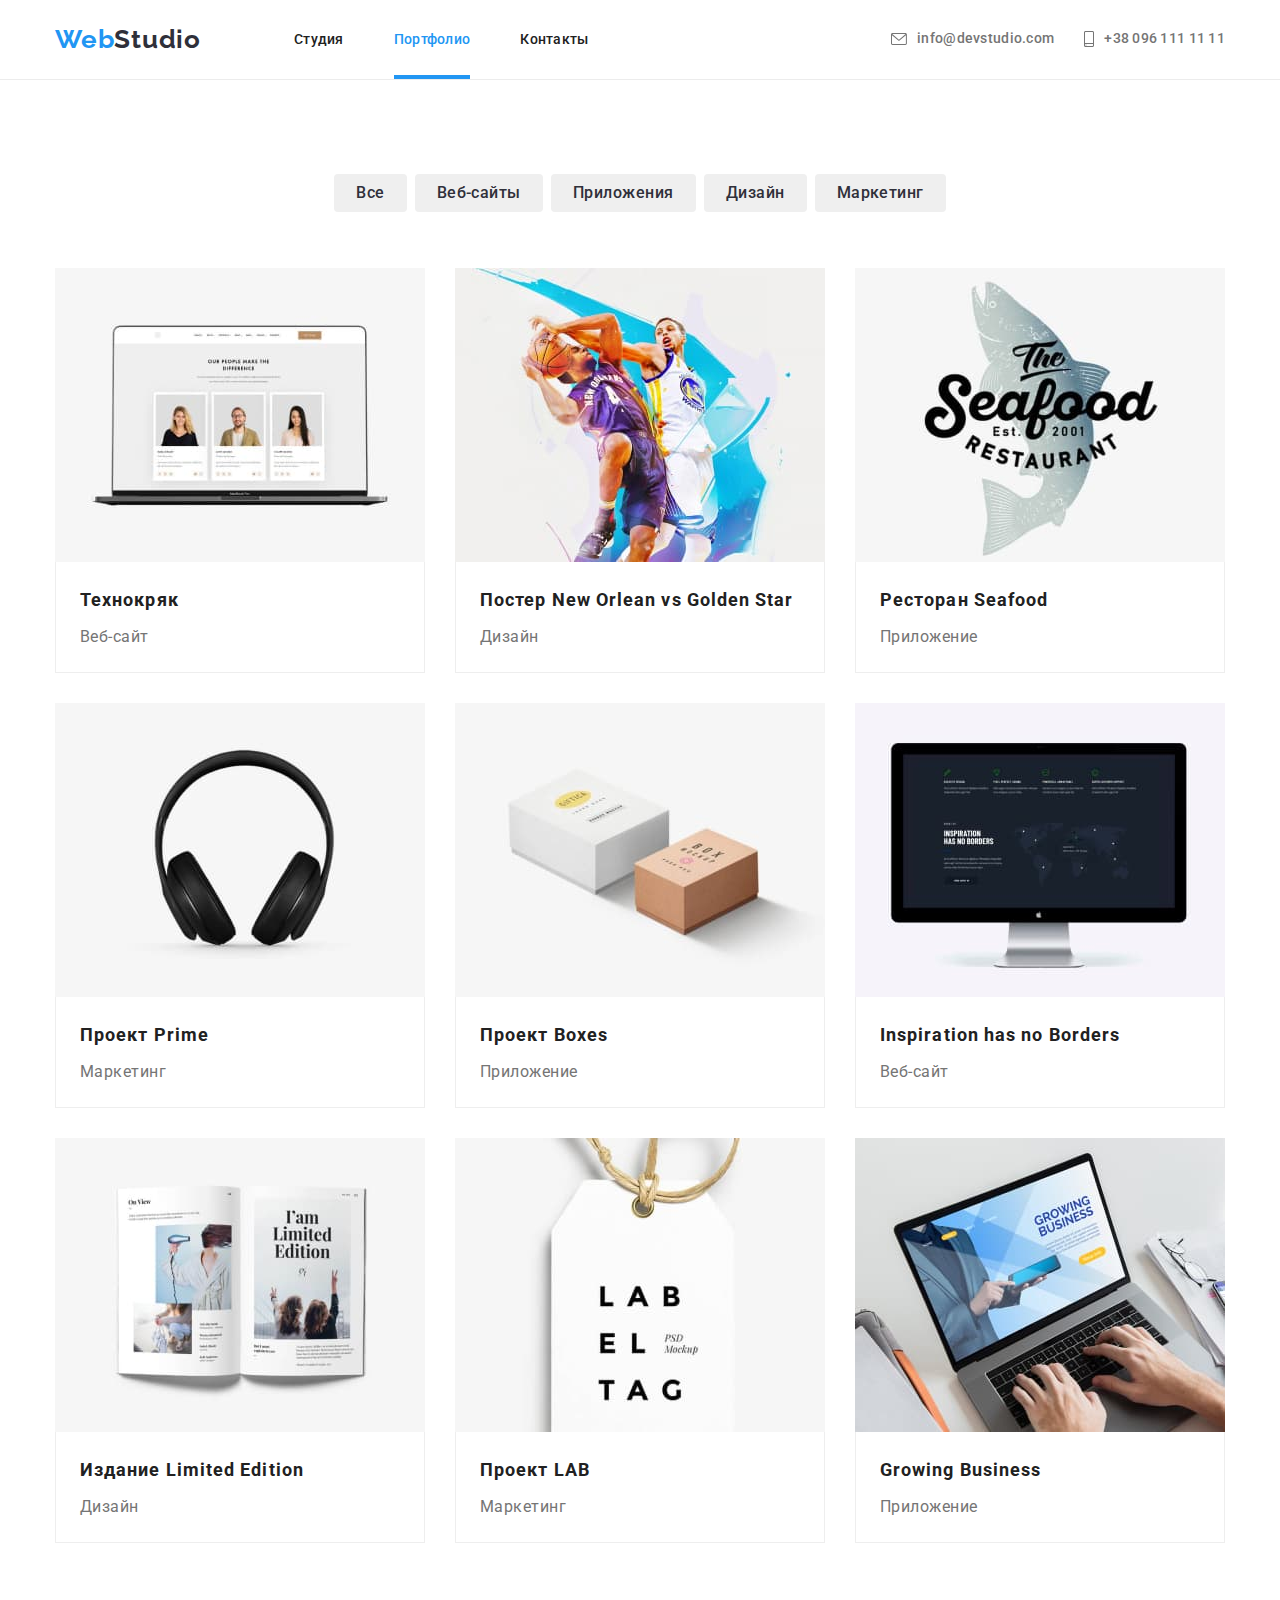
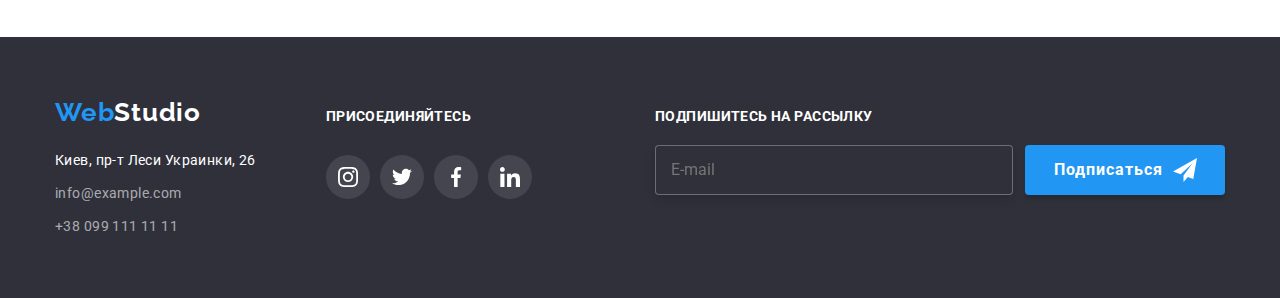
==== portfolio.html @ 5595a33a "Add files via upload" ====
<!DOCTYPE html>
<html lang="ru">

<head>
    <meta charset="UTF-8">
    <meta http-equiv="X-UA-Compatible" content="IE=edge">
    <meta name="viewport" content="width=device-width, initial-scale=1.0">
    <link rel="preconnect" href="https://fonts.googleapis.com">
    <link rel="preconnect" href="https://fonts.gstatic.com" crossorigin>
    <link
        href="https://fonts.googleapis.com/css2?family=Raleway:wght@700&family=Roboto:wght@400;500;700;900&display=swap"
        rel="stylesheet">
    <link rel="stylesheet"
        href="https://cdnjs.cloudflare.com/ajax/libs/modern-normalize/1.1.0/modern-normalize.min.css">
    <link rel="stylesheet" href="./css/styles.css">
    <link rel="stylesheet" href="./css/main.min.css">
    <title>Portfolio</title>
</head>

<body>
    <header class="header">
        <div class="container">
            <a class="logo link logo" href="URL"><span class="color-blue">Web</span>Studio</a>
            <nav class="navigation">
                <ul class="navigation__list list">
                    <li class="navigation__item">
                        <a href="./index.html" class="navigation__link link">Студия</a>
                    </li>
                    <li class="navigation__item">
                        <a href="./portfolio.html"
                            class="navigation__link  navigation__link--current link">Портфолио</a>
                    </li>
                    <li class="navigation__item">
                        <a href="" class="navigation__link link">Контакты</a>
                    </li>
                </ul>
            </nav>
            <ul class="contact__list list">
                <li class="contact__item">
                    <a href="info@devstudio.com" class="contact__link email link">
                        <svg class="contact__icon" width="16" height="12">
                            <use href="./images/symbol-defs55.svg#icon-email"></use>
                        </svg>
                        info@devstudio.com
                    </a>

                </li>
                <li class="contact__item">
                    <a href="tel:+380961111111" class="contact__link phone link">
                        <svg class="contact__icon" width="10" height="16">
                            <use href="./images/symbol-defs55.svg#icon-smartphone"></use>
                        </svg>
                        +38 096 111 11 11
                    </a>
                </li>
            </ul>
        </div>
    </header>
    <main>
        <section class="portfolio">

            <div class="container">
                <ul class="portfolio__list list">
                    <li class="portfolio__item">
                        <button class="portfolio__button portfolio__button--active" type="button">Все</button>
                    </li>
                    <li class="portfolio__item">
                        <button class="portfolio__button portfolio__button--active" type="button">Веб-сайты</button>
                    </li>
                    <li class="portfolio__item">
                        <button class="portfolio__button portfolio__button--active" type="button">Приложения</button>
                    </li>
                    <li class="portfolio__item">
                        <button class="portfolio__button portfolio__button--active" type="button">Дизайн</button>
                    </li>
                    <li class="portfolio__item">
                        <button class="portfolio__button portfolio__button--active" type="button">Маркетинг</button>
                    </li>
                </ul>
                <ul class="hero-list list">
                    <li class="hero-item">
                        <a href="" class="hero-jpg-link">
                            <div class="hero-top-wrap">
                                <img src="./images/img(11).jpg" alt="люди" width="370">
                                <p class="hero-top-text">
                                    Ресурс предлагает комплексные предложения
                                    с разным уровнем функционала и сервисов. Все
                                    это позволит посетителю получить исчерпывающие
                                    сведения о компании или частном лице.
                                </p>
                            </div>
                            <div class="hero-content">
                                <h3 class="hero-first">Технокряк</h3>
                                <p class="hero-second">Веб-сайт</p>
                            </div>
                        </a>


                    </li>
                    <li class="hero-item">
                        <a href="" class="hero-jpg-link">
                            <div class="hero-top-wrap">
                                <img src="./images/img(22).jpg" alt="баскетболисты" width="370">
                                <p class="hero-top-text">
                                    Ресурс предлагает комплексные предложения
                                    с разным уровнем функционала и сервисов. Все
                                    это позволит посетителю получить исчерпывающие
                                    сведения о компании или частном лице.
                                </p>
                            </div>
                            <div class="hero-content">
                                <h3 class="hero-first">Постер New Orlean vs Golden Star</h3>
                                <p class="hero-second">Дизайн</p>
                            </div>
                        </a>
                    </li>
                    <li class="hero-item">
                        <a href="" class="hero-jpg-link">
                            <div class="hero-top-wrap">
                                <img src="./images/img(33).jpg" alt="ресторан" width="370">
                                <p class="hero-top-text">
                                    Ресурс предлагает комплексные предложения
                                    с разным уровнем функционала и сервисов. Все
                                    это позволит посетителю получить исчерпывающие
                                    сведения о компании или частном лице.
                                </p>
                            </div>
                            <div class="hero-content">
                                <h3 class="hero-first">Ресторан Seafood</h3>
                                <p class="hero-second">Приложение</p>
                            </div>
                        </a>
                    </li>
                    <li class="hero-item">
                        <a href="" class="hero-jpg-link">
                            <div class="hero-top-wrap">
                                <img src="./images/img(44).jpg" alt="наушники" width="370">
                                <p class="hero-top-text">
                                    Ресурс предлагает комплексные предложения
                                    с разным уровнем функционала и сервисов. Все
                                    это позволит посетителю получить исчерпывающие
                                    сведения о компании или частном лице.
                                </p>
                            </div>
                            <div class="hero-content">
                                <h3 class="hero-first">Проект Prime</h3>
                                <p class="hero-second">Маркетинг</p>
                            </div>
                        </a>
                    </li>
                    <li class="hero-item">
                        <a href="" class="hero-jpg-link">
                            <div class="hero-top-wrap">
                                <img src="./images/img(6).jpg" alt="ящики" width="370">
                                <p class="hero-top-text">
                                    Ресурс предлагает комплексные предложения
                                    с разным уровнем функционала и сервисов. Все
                                    это позволит посетителю получить исчерпывающие
                                    сведения о компании или частном лице.
                                </p>
                            </div>
                            <div class="hero-content">
                                <h3 class="hero-first">Проект Boxes</h3>
                                <p class="hero-second">Приложение</p>
                            </div>
                        </a>
                    </li>
                    <li class="hero-item">
                        <a href="" class="hero-jpg-link">
                            <div class="hero-top-wrap">
                                <img src="./images/img(7).jpg" alt="монитор" width="370">
                                <p class="hero-top-text">
                                    Ресурс предлагает комплексные предложения
                                    с разным уровнем функционала и сервисов. Все
                                    это позволит посетителю получить исчерпывающие
                                    сведения о компании или частном лице.
                                </p>
                            </div>
                            <div class="hero-content">
                                <h3 class="hero-first">Inspiration has no Borders</h3>
                                <p class="hero-second">Веб-сайт</p>
                            </div>
                        </a>
                    </li>

                    <li class="hero-item">
                        <a href="" class="hero-jpg-link">
                            <div class="hero-top-wrap">
                                <img src="./images/img(8).jpg" alt="книга" width="370">
                                <p class="hero-top-text">
                                    Ресурс предлагает комплексные предложения
                                    с разным уровнем функционала и сервисов. Все
                                    это позволит посетителю получить исчерпывающие
                                    сведения о компании или частном лице.
                                </p>
                            </div>
                            <div class="hero-content">
                                <h3 class="hero-first">Издание Limited Edition</h3>
                                <p class="hero-second">Дизайн</p>
                            </div>
                        </a>

                    </li>
                    <li class="hero-item">
                        <a href="" class="hero-jpg-link">
                            <div class="hero-top-wrap">
                                <img src="./images/img(9).jpg" alt="проект" width="370">
                                <p class="hero-top-text">
                                    Ресурс предлагает комплексные предложения
                                    с разным уровнем функционала и сервисов. Все
                                    это позволит посетителю получить исчерпывающие
                                    сведения о компании или частном лице.
                                </p>
                            </div>
                            <div class="hero-content">
                                <h3 class="hero-first">Проект LAB</h3>
                                <p class="hero-second">Маркетинг</p>
                            </div>
                        </a>
                    </li>
                    <li class="hero-item">
                        <a href="" class="hero-jpg-link">
                            <div class="hero-top-wrap">
                                <img src="./images/img(10).jpg" alt="ноутбук" width="370">
                                <p class="hero-top-text">
                                    Ресурс предлагает комплексные предложения
                                    с разным уровнем функционала и сервисов. Все
                                    это позволит посетителю получить исчерпывающие
                                    сведения о компании или частном лице.
                                </p>
                            </div>
                            <div class="hero-content">
                                <h3 class="hero-first">Growing Business</h3>
                                <p class="hero-second">Приложение</p>
                            </div>
                        </a>
                    </li>
                </ul>
        </section>

    </main>
    <footer class="footer-bg">
        <div class="container">
            <div class="footer-bg-contact">
                <a class="footer-logo link color-white" href="URL"><span class="color-blue">Web</span>Studio</a>
                <address>
                    <ul class="list">
                        <li class="footer-item">
                            <a class="footer-link link color-white" href="https://goo.gl/maps/q1JGjR5XBhRjzjKY9"
                                target="_blank" rel="noopener,noindex,nofollow">
                                Киев, пр-т Леси Украинки, 26</a>
                        </li>
                        <li class="footer-item">
                            <a class="footer-link link color-grey" href="info@example.com">info@example.com</a>
                        </li>
                        <li class="footer-item">
                            <a class="footer-link link color-grey" href="tel:+380991111111">+38 099 111 11 11</a>
                        </li>
                    </ul>
                </address>
            </div>
            <div class="footer-bg-soc">
                <h3 class="footer-title">присоединяйтесь</h3>
                <ul class="footer-soc-list list">
                    <li class="footer-soc-item">
                        <a href="" class="footer-soc-link">
                            <svg class="footer-soc-icon" width="20" height="20">
                                <use href="./images/symbol-defs.svg#icon-instagram"></use>
                            </svg>
                        </a>
                    </li>
                    <li class="footer-soc-item">
                        <a href="" class="footer-soc-link">
                            <svg class="footer-soc-icon" width="20" height="20">
                                <use href="./images/symbol-defs.svg#icon-twitter"></use>
                            </svg>
                        </a>
                    </li>
                    <li class="footer-soc-item">
                        <a href="" class="footer-soc-link">
                            <svg class="footer-soc-icon" width="20" height="20">
                                <use href="./images/symbol-defs.svg#icon-facebook"></use>
                            </svg>
                        </a>
                    </li>
                    <li class="footer-soc-item">
                        <a href="" class="footer-soc-link">
                            <svg class="footer-soc-icon" width="20" height="20">
                                <use href="./images/symbol-defs.svg#icon-linkedin"></use>
                            </svg>
                        </a>
                    </li>
                </ul>
            </div>

            <div class="online">
                <h3 class="online-title">Подпишитесь на рассылку</h3>
                <form class="online-form">
                    <input type="email" class="online-input" name="online-email" placeholder="E-mail" />
                    <button class="online-button" type="submit">Подписаться
                        <svg class="online-soc-icon" width="24" height="24">
                            <use href="./images/symbol-send.svg#icon-icon-send"></use>
                        </svg>
                    </button>

                </form>
            </div>
        </div>
    </footer>

    <script src="./js/modal.js"></script>
</body>
---- css/main.min.css ----
:root{--header-color: #212121;--main-title-color: #ffffff;--btn-color: #ffffff;--second-title-color: #212121;--accent-color: #2196f3;--accent-dark-color: #1f8be3;--color-dark: #2f303a;--color-grey: rgba(255, 255, 255, 0.6);--color-red: red}.color-black{color:var(--color-dark)}.color-white{color:#fff;display:block}.color-blue{color:var(--accent-color)}.color-grey{color:var(--color-grey)}.header{background-color:#fff;padding-top:24px;padding-bottom:24px;border-bottom:1px solid #ececec}.header .container{display:flex}p,h1,h2,h3,h4,h5,h6{margin:0}ul{padding-left:0;margin:0}button{cursor:pointer}img{display:block}body{font-family:"Roboto",sans-serif}.link{text-decoration:none}.list{list-style:none}.visually-hidden{position:absolute;white-space:nowrap;width:1px;height:1px;overflow:hidden;border:0;padding:0;clip:rect(0 0 0 0);clip-path:inset(50%);margin:-1px}.online-button,.check-text,.backdrop,.footer-soc-link,.footer-icon,.customers__link,.team__link,.section-benefits-link,.hero-top-text,.contact__link,.hero-btn,.header .container{align-items:center}.container{width:1200px;padding-left:15px;padding-right:15px;margin:0 auto}.logo{font-family:"Raleway";font-style:normal;font-weight:700;font-size:26px;line-height:1.19;letter-spacing:.03em;color:var(--color-dark)}.logo{margin-right:93px}.hero-btn{min-width:10px;font-weight:700;font-size:16px;line-height:1.87;display:flex;text-align:center;letter-spacing:.06em;color:#fff;border:none;transition-property:background-color;transition-duration:250ms;transition-timing-function:cubic-bezier(0.4, 0, 0.2, 1);box-shadow:0px 4px 4px rgba(0,0,0,.15);border-radius:4px;padding:10px 32px}.hero-btn:hover,.hero-btn:focus{color:#fff;background-color:var(--accent-dark-color);max-width:696px}.hero-btn{background-color:var(--accent-color);margin:0 auto}.contact__list{display:flex;margin-left:auto}.contact__item:not(:last-child){margin-right:30px}.contact__link{font-weight:500;font-size:14px;line-height:1.14;letter-spacing:.02em;color:#757575;transition:color 250ms cubic-bezier(0.4, 0, 0.2, 1)}.contact__link.email:hover,.contact__link.email:focus{color:#2196f3}.contact__icon{fill:#757575;transition:fill 250ms cubic-bezier(0.4, 0, 0.2, 1)}.contact__icon:hover,.contact__icon:focus{fill:#2196f3}.contact__icon{margin-right:10px}.contact__link{display:flex}.contact__link.phone:hover,.contact__link.phone:focus{color:#2196f3}.contact__link:hover .contact__icon,.contact__link:focus .contact__icon{fill:#2196f3}.navigation__list{display:flex;margin-left:auto}.header-connect{margin-left:auto}.navigation__item:not(:last-child){margin-right:50px}.navigation__link{position:relative;font-weight:500;font-size:14px;line-height:1.14;letter-spacing:.02em;color:#212121;transition:color 250ms cubic-bezier(0.4, 0, 0.2, 1)}.navigation__link:hover,.navigation__link:focus{color:#2196f3}.navigation__link--current::after{position:absolute;content:"";left:0;bottom:-32px;display:block;width:100%;height:4px;background-color:#2196f3;opacity:0}.navigation__link::after{opacity:1;transition:opacity 250ms cubic-bezier(0.4, 0, 0.2, 1)}.current{color:var(--accent-color)}.navigation__link--current{color:#2196f3}.hero-connect{display:flex}.hero-item{position:relative}.hero-item{margin:15px}.hero-top-text{position:absolute;top:0;background:rgba(33,150,243,.9);color:#fff;font-weight:400;line-height:1.55;padding-left:24px;padding-right:24px;font-size:18px;display:flex;justify-content:center;height:100%;transform:translateY(100%);transition:transform 250ms cubic-bezier(0.4, 0, 0.2, 1)}.hero-jpg-link:hover .hero-top-text{transform:translateY(0%)}.hero-top-wrap{position:relative;overflow:hidden}.hero-list{display:block}.portfolio{padding-top:94px;padding-bottom:94px}.hero-first{font-weight:700;font-size:18px;line-height:2;letter-spacing:.06em;color:#212121}.hero-first{margin-bottom:4px}.hero-second{font-size:16px;line-height:1.87;letter-spacing:.03em;color:#757575}.hero-list{display:flex;flex-wrap:wrap}.hero-list{margin:-15px}.hero-content{padding-top:20px;padding-right:24px;padding-bottom:20px;padding-left:24px;border:1px solid #eee;border-top:none}.hero-jpg-link{display:block;overflow:hidden}.hero-jpg-link{text-decoration:none;transition:box-shadow 250ms cubic-bezier(0.4, 0, 0.2, 1)}.hero-jpg-link{text-decoration:none;transition:box-shadow 250ms cubic-bezier(0.4, 0, 0.2, 1)}.hero-jpg-link:hover,.hero-jpg-link:focus{box-shadow:0px 1px 1px rgba(0,0,0,.12),0px 4px 4px rgba(0,0,0,.06),1px 4px 6px rgba(0,0,0,.16);transition:box-shadow 250ms cubic-bezier(0.4, 0, 0.2, 1)}.hero-jpg-link:hover,.hero-jpg-link:focus{overflow:hidden}.hero-jpg-link:hover .footer-soc-icon,.hero-jpg-link:focus .footer-soc-icon{background-color:#2196f3}.hero-text{font-weight:900;font-size:44px;line-height:1.36;text-align:center;letter-spacing:.06em;text-transform:uppercase;color:#fff}.hero-text{color:#fff;max-width:696px;margin:0 auto}.bg-dark{background-color:var(--color-dark);padding-top:200px;padding-bottom:200px;background-image:linear-gradient(rgba(47, 48, 58, 0.4), rgba(47, 48, 58, 0.4)),url(../images/logo.jpg);background-repeat:no-repeat;background-size:cover;max-width:1600px;margin:0 auto}.hero-item{flex-basis:calc((100% - 90px)/3)}.hero-text{margin-bottom:30px}.section-top-text{font-weight:700;font-size:14px;line-height:1.14;letter-spacing:.03em;text-transform:uppercase;color:#212121}.section-top-text{color:#212121;margin-bottom:10px;margin-top:30px}.section{padding-top:94px}.section-item{flex-basis:calc((100% - 90px)/4)}.section-list{display:flex}.section-item:not(:last-child){margin-right:30px}.section-main-text{font-size:14px;line-height:1.71;letter-spacing:.03em;color:#757575}.section-benefits-link{width:270px;height:120px;background-color:#f5f4fa;display:flex;justify-content:center}.about{padding-top:94px;padding-bottom:94px}.about .list{display:flex}.about__item:not(:last-child){margin-right:30px}.about__title{font-weight:700;font-size:36px;line-height:1.16;letter-spacing:.03em;text-align:center;color:#212121}.about__title{margin-bottom:50px}.about__item{position:relative}.about__text{font-size:14px;letter-spacing:.03em;position:absolute;bottom:0;width:370px;background:rgba(47,48,58,.8);color:#fff;font-weight:700;line-height:1.14;padding:27px 0;text-transform:uppercase;text-align:center}.team{padding-top:94px;padding-bottom:94px;background-color:#f5f4fa}.team__list{display:flex}.team__item:not(:last-child){margin-right:30px}.team__title{font-weight:700;font-size:36px;line-height:1.16;letter-spacing:.03em;text-align:center;color:#212121}.team__title{margin-bottom:50px}.team__name{font-size:16px;line-height:1.18;text-align:center;letter-spacing:.03em;color:#212121;margin-bottom:10px}.team__profession{font-size:16px;line-height:1.18;text-align:center;letter-spacing:.03em;color:#757575;margin-bottom:10px}.team__link{width:44px;height:44px;background-color:#fff;border-radius:50%;display:flex;justify-content:center;transition:background-color 250ms cubic-bezier(0.4, 0, 0.2, 1)}.team__link:hover,.team__link:focus{background-color:#2196f3}.team__item{border-radius:0px 0px 4px 4px;box-shadow:0px 1px 3px rgba(0,0,0,.12),0px 1px 1px rgba(0,0,0,.14),0px 2px 1px rgba(0,0,0,.2);background-color:#fff;flex-basis:calc((100% - 90px)/4)}.team__icon{fill:#afb1b8;transition:fill 250ms cubic-bezier(0.4, 0, 0.2, 1)}.team__link:hover .team__icon,.team__:focus .team__icon{fill:#fff}.team__soc{display:flex;justify-content:center}.team-soc__item+.team-soc__item{margin-left:10px}.team__content{padding-top:30px;padding-bottom:30px}.portfolio__list{display:flex;justify-content:center;margin-bottom:56px}.portfolio__item:not(:last-child){margin-right:8px}.portfolio__button{font-weight:500;font-size:16px;line-height:1.62;text-align:center;letter-spacing:.03em;color:var(--color-dark);font-family:inherit;transition:color 250ms cubic-bezier(0.4, 0, 0.2, 1),background-color 250ms cubic-bezier(0.4, 0, 0.2, 1),box-shadow 250ms cubic-bezier(0.4, 0, 0.2, 1)}.portfolio__button{color:var(--color-dark)}.portfolio__button{padding-left:22px;padding-right:22px;padding-top:6px;padding-bottom:6px;border-radius:4px}.portfolio__button{border:none}.portfolio__button:hover,.portfolio__button:focus{color:#fff;background-color:#2196f3;box-shadow:0px 3px 1px rgba(0,0,0,.1),0px 1px 2px rgba(0,0,0,.08),0px 2px 2px rgba(0,0,0,.12)}.portfolio__ button:hover{background-color:var(--accent-color);color:#fff}.customers{padding-top:94px;padding-bottom:94px}.customers__link{border:1px solid #afb1b8;transition:border 250ms cubic-bezier(0.4, 0, 0.2, 1);border-radius:4px}.customers__link:hover,.customers__link:focus{border-color:#2196f3}.customers__link{height:92px;transition:color 250ms cubic-bezier(0.4, 0, 0.2, 1)}.customers__link{display:flex;justify-content:center}.customers__list{display:flex;justify-content:center}.customers__title{font-weight:700;font-size:36px;line-height:1.16;letter-spacing:.03em;text-align:center;color:#212121}.customers__title{margin-bottom:50px}.customers__title{justify-content:center}.customers__icon{fill:#afb1b8;transition:fill 250ms cubic-bezier(0.4, 0, 0.2, 1)}.customers__link:hover .customers__icon,.customers__link:focus .customers__icon{fill:#2196f3}.customers__item{background-color:#fff;flex-basis:calc((100% - 150px)/4)}.customers__item:not(:last-child){margin-right:30px}.footer-icon{display:flex;justify-content:center}.footer-soc-icon{fill:#fff}.footer-soc-link:hover{background-color:#2196f3}.footer-soc-list{display:flex;justify-content:center}.footer-bg{background-color:var(--color-dark);padding-top:60px;padding-bottom:60px}.footer-bg .container{display:flex;align-items:baseline}.footer-bg-soc{margin-left:70px}.footer-contact{display:block}.footer-logo{font-family:"Raleway";font-style:normal;font-weight:700;font-size:26px;line-height:1.19;letter-spacing:.03em;margin-bottom:20px}address{font-style:normal}.footer-item:not(:last-child){margin-bottom:9px}.footer-soc-item+.footer-soc-item{margin-left:10px}.footer-soc-link{width:44px;height:44px;background-color:rgba(255,255,255,.1);border-radius:50%;display:flex;justify-content:center;transition:background-color 250ms cubic-bezier(0.4, 0, 0.2, 1)}.footer-soc-link{font-size:14px;line-height:1.71;letter-spacing:.03em}.footer-title{font-weight:700;font-size:14px;line-height:1.14;letter-spacing:.03em;text-transform:uppercase;color:#fff}.footer-title{margin-bottom:30px}.footer-link{font-family:"Roboto";font-style:normal;font-weight:400;font-size:14px;line-height:24px;letter-spacing:.03em;color:rgba(255,255,255,.6)}.footer-link.color-white{font-family:"Roboto";font-style:normal;font-weight:400;font-size:14px;line-height:24px;letter-spacing:.03em;color:#fff}.modal{width:528px;padding:40px 39px 40px 41px;background-color:#fff;box-shadow:0px 1px 3px rgba(0,0,0,.12),0px 1px 1px rgba(0,0,0,.14),0px 2px 1px rgba(0,0,0,.2);border-radius:4px;position:relative}.modal-close-btn{position:absolute;top:10px;right:10px;width:30px;height:30px;border-radius:50%;background:#fff;border:1px solid rgba(0,0,0,.1);transition:background-color 250ms cubic-bezier(0.4, 0, 0.2, 1),fill 250ms cubic-bezier(0.4, 0, 0.2, 1)}.modal-close-btn:hover,.modal-close-btn:focus{fill:#2196f3}.modal-title{font-style:normal;font-weight:700;font-size:20px;line-height:1.15;letter-spacing:.03em;color:#212121;text-align:center;margin-bottom:12px}.modal-input{width:448px;height:40px;border:1px solid rgba(33,33,33,.2);border-radius:4px;padding-left:30px;outline:none;transition:border-color 250ms cubic-bezier(0.4, 0, 0.2, 1)}.modal-input:focus{border-color:#2196f3}.modal-input::placeholder{color:#757575}.modal-input-wrap{position:relative}.modal-label{font-weight:400;font-size:12px;line-height:1.16;letter-spacing:.01em;color:#757575;margin-bottom:4px;display:block}.modal-text{width:448px;height:120px;padding:12px 16px 12px 16px;background:#fff;border-radius:4px;border:1px solid rgba(33,33,33,.2);display:block;resize:none;outline:none}.modal-text:hover,.modal-text:focus{border-color:#1f8be3}.modal-field{margin-bottom:10px}.modal-field-text{margin-bottom:10px}.backdrop{position:fixed;top:0;width:100%;height:100%;display:flex;justify-content:center;transition:visibility 250ms cubic-bezier(0.4, 0, 0.2, 1),opasity 250ms cubic-bezier(0.4, 0, 0.2, 1)}.input-icon{position:absolute;left:15px;top:50%;transform:translateY(-50%);transition:fill 250ms cubic-bezier(0.4, 0, 0.2, 1)}.modal-input:focus+.input-icon{fill:#2196f3}.check-text{font-weight:400;font-size:14px;line-height:24px;color:#757575;display:flex}.check-text::before{content:"";width:16px;height:15px;border:2px solid #212121;border-radius:2px;margin-right:8px}.input-check:checked+.check-text::before{background-color:#2196f3;border:.2px solid #fff;background-image:url(../images/check1.svg);background-repeat:no-repeat;background-position:center;padding:0px 0px 0px 40px}.input-check:focus+.check-text::before{border-color:.2px solid #fff}.input-checkbox{margin-bottom:30px}.input-btn{width:200px;height:50px;left:700px;top:712px;background:#2196f3;box-shadow:0px 4px 4px rgba(0,0,0,.15);border-radius:4px;padding-top:10px;padding-bottom:10px;padding-right:55px;padding-left:55px;border:none;transition:color 250ms cubic-bezier(0.4, 0, 0.2, 1),background-color 250ms cubic-bezier(0.4, 0, 0.2, 1),box-shadow 250ms cubic-bezier(0.4, 0, 0.2, 1);font-family:"Roboto";font-style:normal;font-weight:700;font-size:16px;line-height:30px;display:flex;align-items:center;text-align:center;letter-spacing:.06em;color:#fff}.input-btn:hover,.input-btn:focus{color:#fff;border:none}.input-btn{margin:auto;display:block}.input-text{color:var(--accent-color)}.is-hidden{opacity:0;pointer-events:none;visibility:hidden}.online-title{font-weight:700;font-size:14px;line-height:1.14;letter-spacing:.03em;text-transform:uppercase;color:#fff;margin-bottom:20px}.online-input{width:358px;height:50px;left:815px;top:1736px;border:1px solid rgba(255,255,255,.3);filter:drop-shadow(0px 4px 4px rgba(0, 0, 0, 0.15));border-radius:4px;background-color:#2f303a;padding-left:15px}.online{margin-left:109px;margin-left:auto}.online-button{width:200px;height:50px;background:#2196f3;box-shadow:0px 4px 4px rgba(0,0,0,.15);border-radius:4px;margin-left:12px;border:none}.online-button{font-style:normal;font-weight:700;font-size:16px;line-height:1.87;display:flex;text-align:center;letter-spacing:.06em;color:#fff}.online-button{padding-top:10px;padding-bottom:10px;padding-left:29px;padding-right:8px}.online-form{display:flex}.online-soc-icon{margin-left:10px}/*# sourceMappingURL=main.min.css.map */
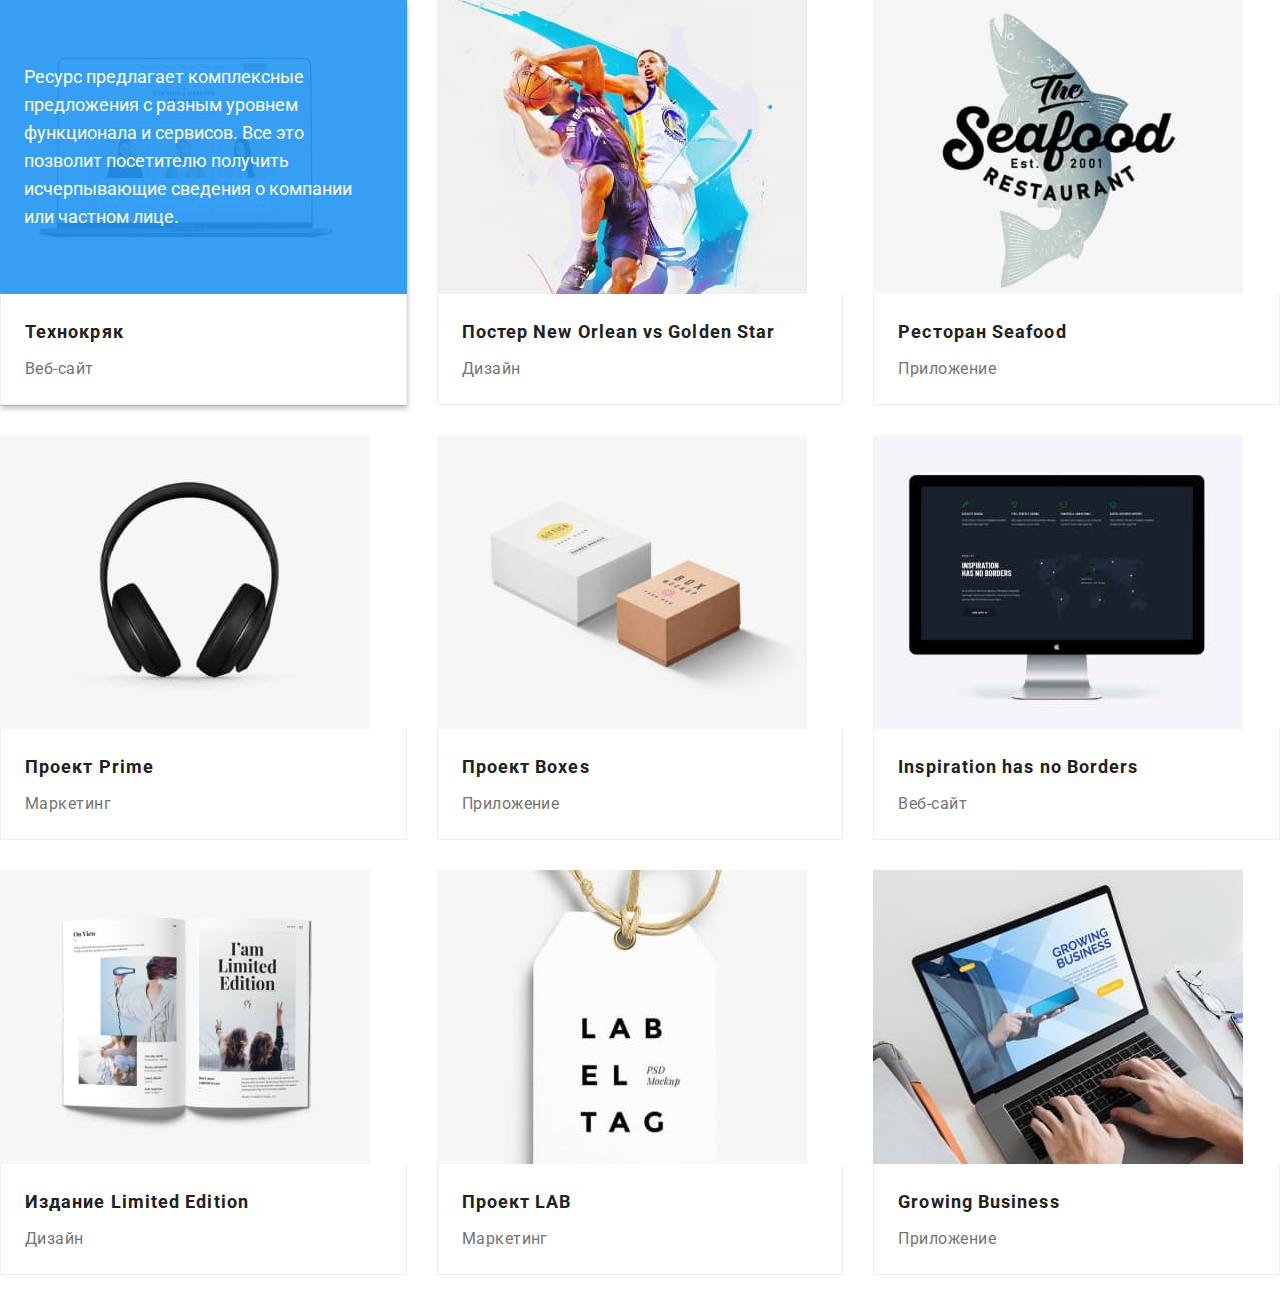
==== commit bdd88e16: "888дз" ====
--- a/portfolio.html
+++ b/portfolio.html
@@ -18,7 +18,7 @@
 </head>
 
 <body>
-    <header class="header">
+    <!-- <header class="header">
         <div class="container">
             <a class="logo link logo" href="URL"><span class="color-blue">Web</span>Studio</a>
             <nav class="navigation">
@@ -34,8 +34,8 @@
                         <a href="" class="navigation__link link">Контакты</a>
                     </li>
                 </ul>
-            </nav>
-            <ul class="contact__list list">
+            </nav> -->
+    <!-- <ul class="contact__list list">
                 <li class="contact__item">
                     <a href="info@devstudio.com" class="contact__link email link">
                         <svg class="contact__icon" width="16" height="12">
@@ -55,9 +55,9 @@
                 </li>
             </ul>
         </div>
-    </header>
+    </header> -->
     <main>
-        <section class="portfolio">
+        <!-- <section class="portfolio">
 
             <div class="container">
                 <ul class="portfolio__list list">
@@ -76,170 +76,170 @@
                     <li class="portfolio__item">
                         <button class="portfolio__button portfolio__button--active" type="button">Маркетинг</button>
                     </li>
-                </ul>
-                <ul class="hero-list list">
-                    <li class="hero-item">
-                        <a href="" class="hero-jpg-link">
-                            <div class="hero-top-wrap">
-                                <img src="./images/img(11).jpg" alt="люди" width="370">
-                                <p class="hero-top-text">
-                                    Ресурс предлагает комплексные предложения
-                                    с разным уровнем функционала и сервисов. Все
-                                    это позволит посетителю получить исчерпывающие
-                                    сведения о компании или частном лице.
-                                </p>
-                            </div>
-                            <div class="hero-content">
-                                <h3 class="hero-first">Технокряк</h3>
-                                <p class="hero-second">Веб-сайт</p>
-                            </div>
-                        </a>
-
-
-                    </li>
-                    <li class="hero-item">
-                        <a href="" class="hero-jpg-link">
-                            <div class="hero-top-wrap">
-                                <img src="./images/img(22).jpg" alt="баскетболисты" width="370">
-                                <p class="hero-top-text">
-                                    Ресурс предлагает комплексные предложения
-                                    с разным уровнем функционала и сервисов. Все
-                                    это позволит посетителю получить исчерпывающие
-                                    сведения о компании или частном лице.
-                                </p>
-                            </div>
-                            <div class="hero-content">
-                                <h3 class="hero-first">Постер New Orlean vs Golden Star</h3>
-                                <p class="hero-second">Дизайн</p>
-                            </div>
-                        </a>
-                    </li>
-                    <li class="hero-item">
-                        <a href="" class="hero-jpg-link">
-                            <div class="hero-top-wrap">
-                                <img src="./images/img(33).jpg" alt="ресторан" width="370">
-                                <p class="hero-top-text">
-                                    Ресурс предлагает комплексные предложения
-                                    с разным уровнем функционала и сервисов. Все
-                                    это позволит посетителю получить исчерпывающие
-                                    сведения о компании или частном лице.
-                                </p>
-                            </div>
-                            <div class="hero-content">
-                                <h3 class="hero-first">Ресторан Seafood</h3>
-                                <p class="hero-second">Приложение</p>
-                            </div>
-                        </a>
-                    </li>
-                    <li class="hero-item">
-                        <a href="" class="hero-jpg-link">
-                            <div class="hero-top-wrap">
-                                <img src="./images/img(44).jpg" alt="наушники" width="370">
-                                <p class="hero-top-text">
-                                    Ресурс предлагает комплексные предложения
-                                    с разным уровнем функционала и сервисов. Все
-                                    это позволит посетителю получить исчерпывающие
-                                    сведения о компании или частном лице.
-                                </p>
-                            </div>
-                            <div class="hero-content">
-                                <h3 class="hero-first">Проект Prime</h3>
-                                <p class="hero-second">Маркетинг</p>
-                            </div>
-                        </a>
-                    </li>
-                    <li class="hero-item">
-                        <a href="" class="hero-jpg-link">
-                            <div class="hero-top-wrap">
-                                <img src="./images/img(6).jpg" alt="ящики" width="370">
-                                <p class="hero-top-text">
-                                    Ресурс предлагает комплексные предложения
-                                    с разным уровнем функционала и сервисов. Все
-                                    это позволит посетителю получить исчерпывающие
-                                    сведения о компании или частном лице.
-                                </p>
-                            </div>
-                            <div class="hero-content">
-                                <h3 class="hero-first">Проект Boxes</h3>
-                                <p class="hero-second">Приложение</p>
-                            </div>
-                        </a>
-                    </li>
-                    <li class="hero-item">
-                        <a href="" class="hero-jpg-link">
-                            <div class="hero-top-wrap">
-                                <img src="./images/img(7).jpg" alt="монитор" width="370">
-                                <p class="hero-top-text">
-                                    Ресурс предлагает комплексные предложения
-                                    с разным уровнем функционала и сервисов. Все
-                                    это позволит посетителю получить исчерпывающие
-                                    сведения о компании или частном лице.
-                                </p>
-                            </div>
-                            <div class="hero-content">
-                                <h3 class="hero-first">Inspiration has no Borders</h3>
-                                <p class="hero-second">Веб-сайт</p>
-                            </div>
-                        </a>
-                    </li>
-
-                    <li class="hero-item">
-                        <a href="" class="hero-jpg-link">
-                            <div class="hero-top-wrap">
-                                <img src="./images/img(8).jpg" alt="книга" width="370">
-                                <p class="hero-top-text">
-                                    Ресурс предлагает комплексные предложения
-                                    с разным уровнем функционала и сервисов. Все
-                                    это позволит посетителю получить исчерпывающие
-                                    сведения о компании или частном лице.
-                                </p>
-                            </div>
-                            <div class="hero-content">
-                                <h3 class="hero-first">Издание Limited Edition</h3>
-                                <p class="hero-second">Дизайн</p>
-                            </div>
-                        </a>
-
-                    </li>
-                    <li class="hero-item">
-                        <a href="" class="hero-jpg-link">
-                            <div class="hero-top-wrap">
-                                <img src="./images/img(9).jpg" alt="проект" width="370">
-                                <p class="hero-top-text">
-                                    Ресурс предлагает комплексные предложения
-                                    с разным уровнем функционала и сервисов. Все
-                                    это позволит посетителю получить исчерпывающие
-                                    сведения о компании или частном лице.
-                                </p>
-                            </div>
-                            <div class="hero-content">
-                                <h3 class="hero-first">Проект LAB</h3>
-                                <p class="hero-second">Маркетинг</p>
-                            </div>
-                        </a>
-                    </li>
-                    <li class="hero-item">
-                        <a href="" class="hero-jpg-link">
-                            <div class="hero-top-wrap">
-                                <img src="./images/img(10).jpg" alt="ноутбук" width="370">
-                                <p class="hero-top-text">
-                                    Ресурс предлагает комплексные предложения
-                                    с разным уровнем функционала и сервисов. Все
-                                    это позволит посетителю получить исчерпывающие
-                                    сведения о компании или частном лице.
-                                </p>
-                            </div>
-                            <div class="hero-content">
-                                <h3 class="hero-first">Growing Business</h3>
-                                <p class="hero-second">Приложение</p>
-                            </div>
-                        </a>
-                    </li>
-                </ul>
+                </ul> -->
+        <ul class="hero-list list">
+            <li class="hero-item">
+                <a href="" class="hero-jpg-link">
+                    <div class="hero-top-wrap">
+                        <img src="./images/img(11).jpg" alt="люди" width="370">
+                        <p class="hero-top-text">
+                            Ресурс предлагает комплексные предложения
+                            с разным уровнем функционала и сервисов. Все
+                            это позволит посетителю получить исчерпывающие
+                            сведения о компании или частном лице.
+                        </p>
+                    </div>
+                    <div class="hero-content">
+                        <h3 class="hero-first">Технокряк</h3>
+                        <p class="hero-second">Веб-сайт</p>
+                    </div>
+                </a>
+
+
+            </li>
+            <li class="hero-item">
+                <a href="" class="hero-jpg-link">
+                    <div class="hero-top-wrap">
+                        <img src="./images/img(22).jpg" alt="баскетболисты" width="370">
+                        <p class="hero-top-text">
+                            Ресурс предлагает комплексные предложения
+                            с разным уровнем функционала и сервисов. Все
+                            это позволит посетителю получить исчерпывающие
+                            сведения о компании или частном лице.
+                        </p>
+                    </div>
+                    <div class="hero-content">
+                        <h3 class="hero-first">Постер New Orlean vs Golden Star</h3>
+                        <p class="hero-second">Дизайн</p>
+                    </div>
+                </a>
+            </li>
+            <li class="hero-item">
+                <a href="" class="hero-jpg-link">
+                    <div class="hero-top-wrap">
+                        <img src="./images/img(33).jpg" alt="ресторан" width="370">
+                        <p class="hero-top-text">
+                            Ресурс предлагает комплексные предложения
+                            с разным уровнем функционала и сервисов. Все
+                            это позволит посетителю получить исчерпывающие
+                            сведения о компании или частном лице.
+                        </p>
+                    </div>
+                    <div class="hero-content">
+                        <h3 class="hero-first">Ресторан Seafood</h3>
+                        <p class="hero-second">Приложение</p>
+                    </div>
+                </a>
+            </li>
+            <li class="hero-item">
+                <a href="" class="hero-jpg-link">
+                    <div class="hero-top-wrap">
+                        <img src="./images/img(44).jpg" alt="наушники" width="370">
+                        <p class="hero-top-text">
+                            Ресурс предлагает комплексные предложения
+                            с разным уровнем функционала и сервисов. Все
+                            это позволит посетителю получить исчерпывающие
+                            сведения о компании или частном лице.
+                        </p>
+                    </div>
+                    <div class="hero-content">
+                        <h3 class="hero-first">Проект Prime</h3>
+                        <p class="hero-second">Маркетинг</p>
+                    </div>
+                </a>
+            </li>
+            <li class="hero-item">
+                <a href="" class="hero-jpg-link">
+                    <div class="hero-top-wrap">
+                        <img src="./images/img(6).jpg" alt="ящики" width="370">
+                        <p class="hero-top-text">
+                            Ресурс предлагает комплексные предложения
+                            с разным уровнем функционала и сервисов. Все
+                            это позволит посетителю получить исчерпывающие
+                            сведения о компании или частном лице.
+                        </p>
+                    </div>
+                    <div class="hero-content">
+                        <h3 class="hero-first">Проект Boxes</h3>
+                        <p class="hero-second">Приложение</p>
+                    </div>
+                </a>
+            </li>
+            <li class="hero-item">
+                <a href="" class="hero-jpg-link">
+                    <div class="hero-top-wrap">
+                        <img src="./images/img(7).jpg" alt="монитор" width="370">
+                        <p class="hero-top-text">
+                            Ресурс предлагает комплексные предложения
+                            с разным уровнем функционала и сервисов. Все
+                            это позволит посетителю получить исчерпывающие
+                            сведения о компании или частном лице.
+                        </p>
+                    </div>
+                    <div class="hero-content">
+                        <h3 class="hero-first">Inspiration has no Borders</h3>
+                        <p class="hero-second">Веб-сайт</p>
+                    </div>
+                </a>
+            </li>
+
+            <li class="hero-item">
+                <a href="" class="hero-jpg-link">
+                    <div class="hero-top-wrap">
+                        <img src="./images/img(8).jpg" alt="книга" width="370">
+                        <p class="hero-top-text">
+                            Ресурс предлагает комплексные предложения
+                            с разным уровнем функционала и сервисов. Все
+                            это позволит посетителю получить исчерпывающие
+                            сведения о компании или частном лице.
+                        </p>
+                    </div>
+                    <div class="hero-content">
+                        <h3 class="hero-first">Издание Limited Edition</h3>
+                        <p class="hero-second">Дизайн</p>
+                    </div>
+                </a>
+
+            </li>
+            <li class="hero-item">
+                <a href="" class="hero-jpg-link">
+                    <div class="hero-top-wrap">
+                        <img src="./images/img(9).jpg" alt="проект" width="370">
+                        <p class="hero-top-text">
+                            Ресурс предлагает комплексные предложения
+                            с разным уровнем функционала и сервисов. Все
+                            это позволит посетителю получить исчерпывающие
+                            сведения о компании или частном лице.
+                        </p>
+                    </div>
+                    <div class="hero-content">
+                        <h3 class="hero-first">Проект LAB</h3>
+                        <p class="hero-second">Маркетинг</p>
+                    </div>
+                </a>
+            </li>
+            <li class="hero-item">
+                <a href="" class="hero-jpg-link">
+                    <div class="hero-top-wrap">
+                        <img src="./images/img(10).jpg" alt="ноутбук" width="370">
+                        <p class="hero-top-text">
+                            Ресурс предлагает комплексные предложения
+                            с разным уровнем функционала и сервисов. Все
+                            это позволит посетителю получить исчерпывающие
+                            сведения о компании или частном лице.
+                        </p>
+                    </div>
+                    <div class="hero-content">
+                        <h3 class="hero-first">Growing Business</h3>
+                        <p class="hero-second">Приложение</p>
+                    </div>
+                </a>
+            </li>
+        </ul>
         </section>
 
     </main>
-    <footer class="footer-bg">
+    <!-- <footer class="footer-bg">
         <div class="container">
             <div class="footer-bg-contact">
                 <a class="footer-logo link color-white" href="URL"><span class="color-blue">Web</span>Studio</a>
@@ -306,7 +306,7 @@
                 </form>
             </div>
         </div>
-    </footer>
+    </footer> -->
 
     <script src="./js/modal.js"></script>
 </body>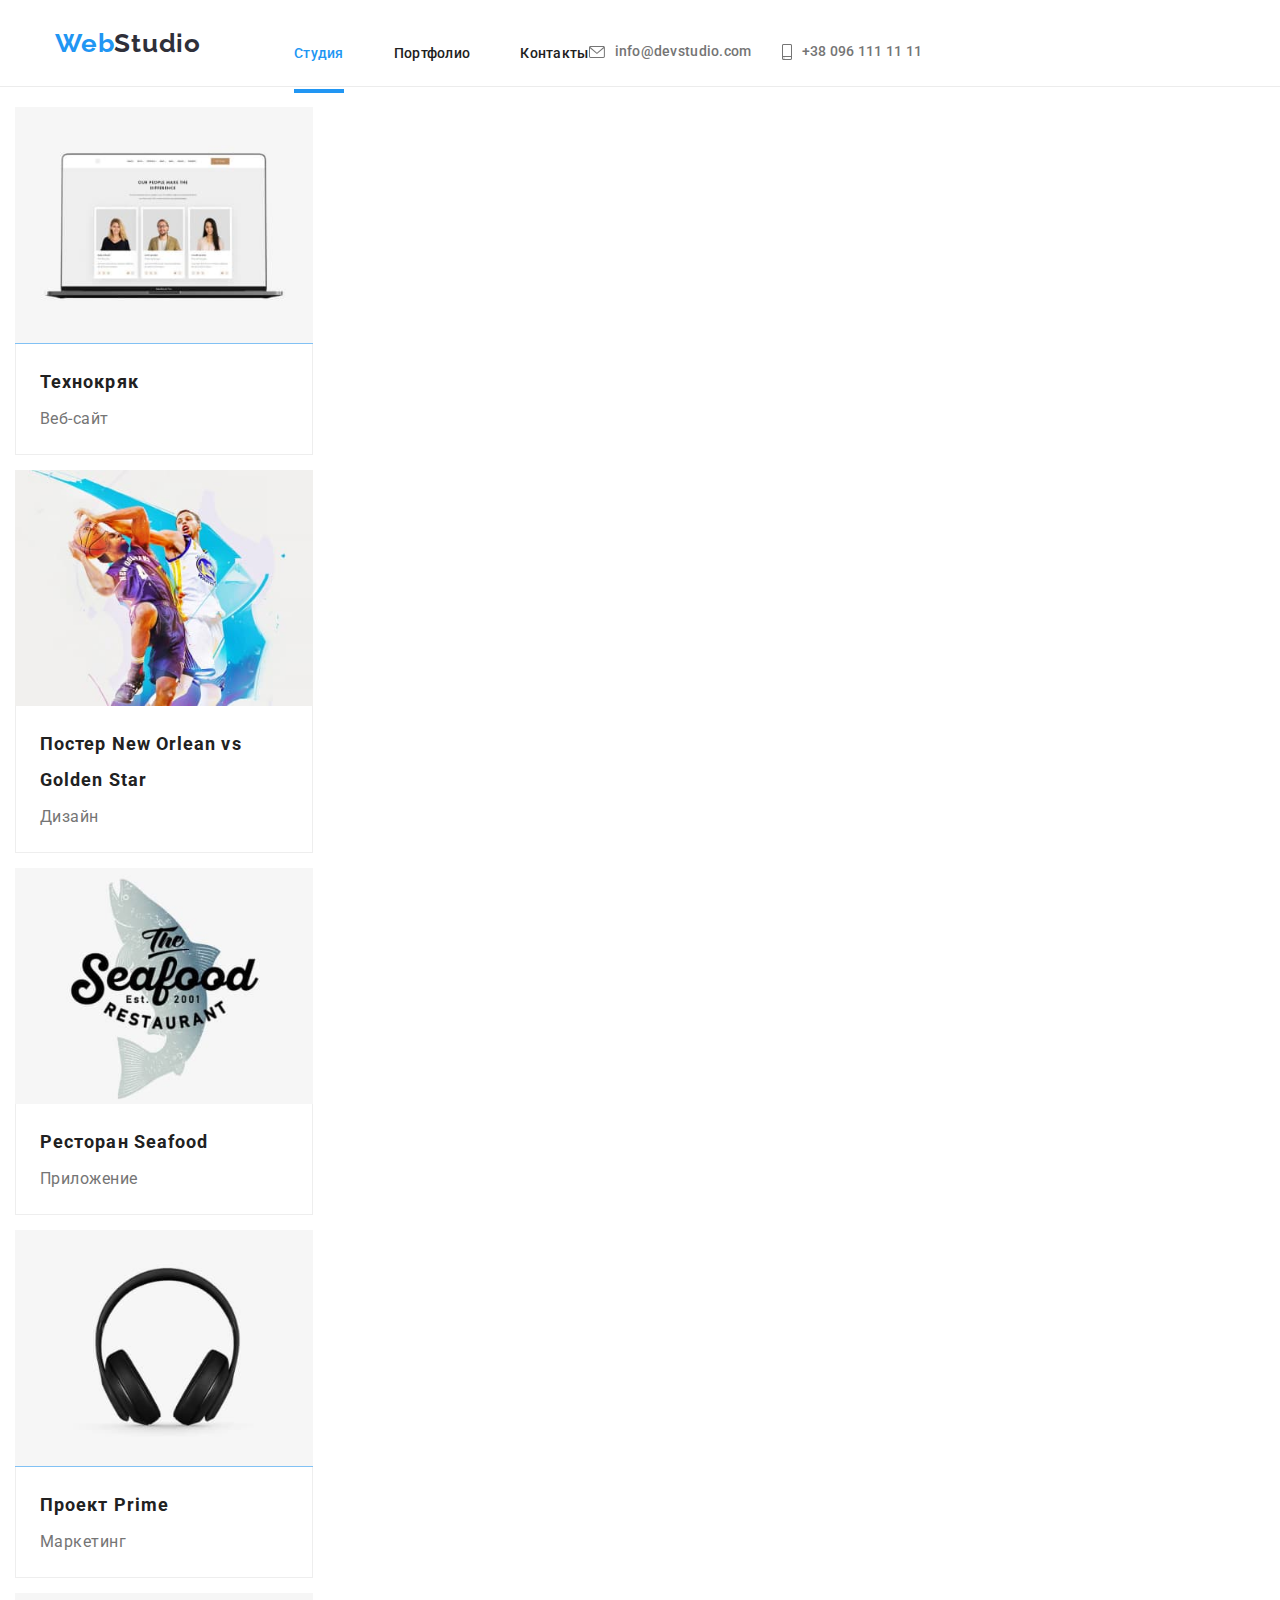
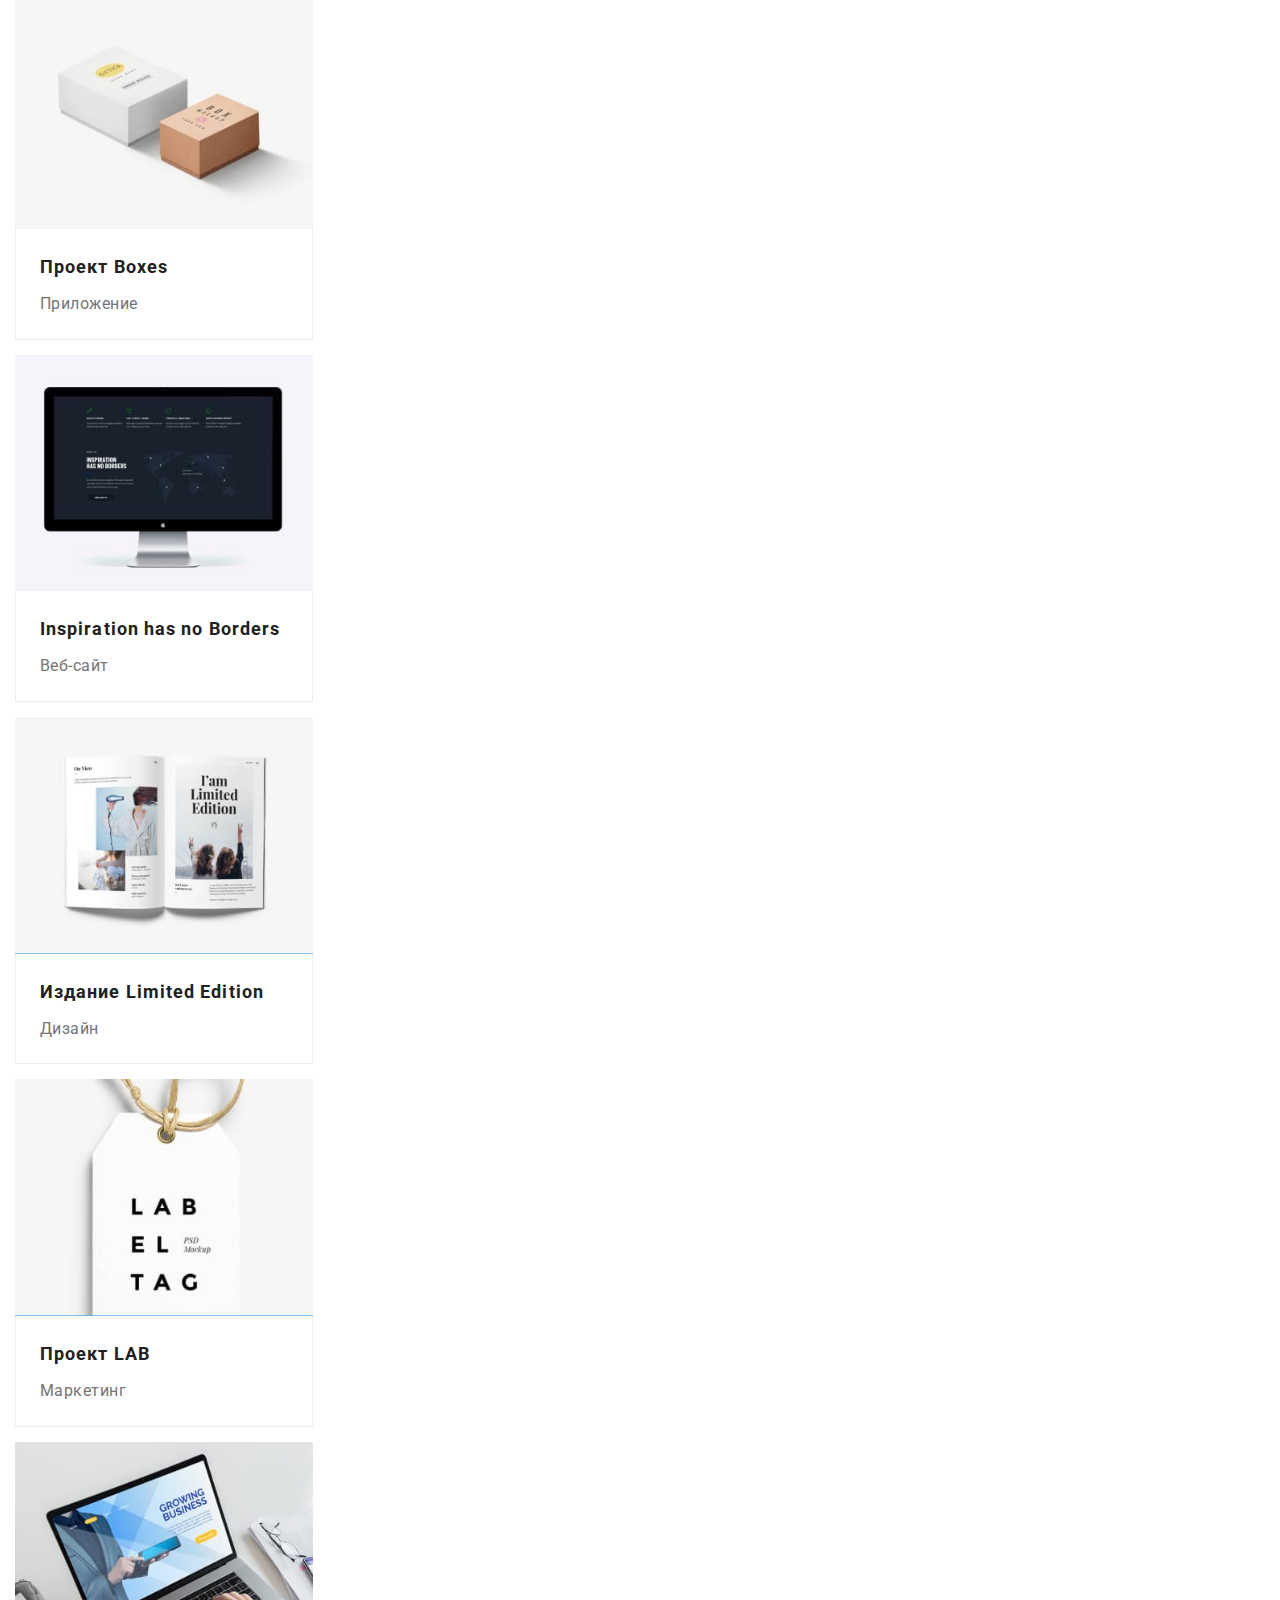
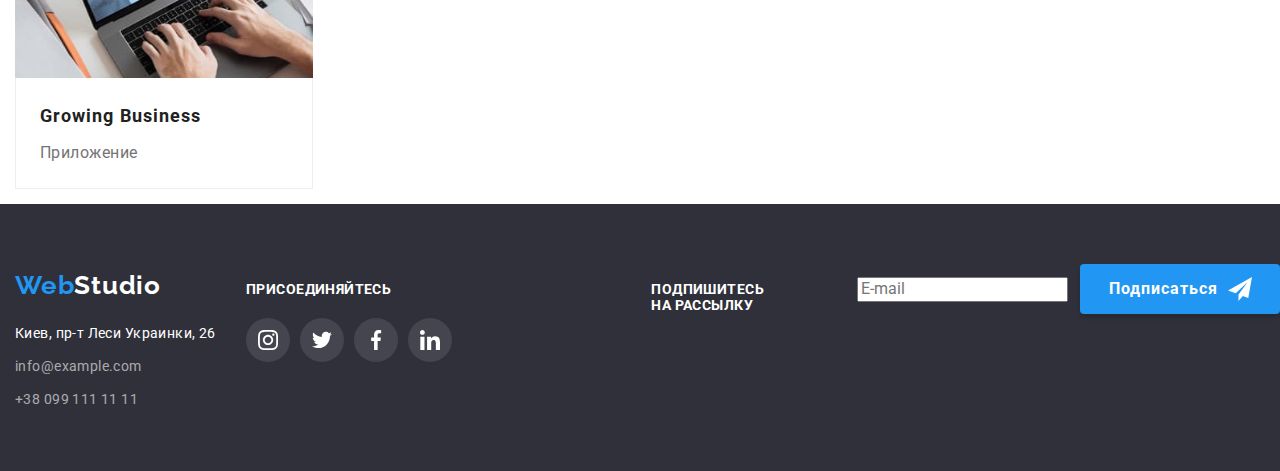
==== commit 7870c323: "22" ====
--- a/portfolio.html
+++ b/portfolio.html
@@ -13,49 +13,77 @@
     <link rel="stylesheet"
         href="https://cdnjs.cloudflare.com/ajax/libs/modern-normalize/1.1.0/modern-normalize.min.css">
     <link rel="stylesheet" href="./css/styles.css">
-    <link rel="stylesheet" href="./css/main.min.css">
+    <link rel="stylesheet" href="./sass1/main.css">
     <title>Portfolio</title>
 </head>
 
 <body>
-    <!-- <header class="header">
+    <header class="header">
         <div class="container">
             <a class="logo link logo" href="URL"><span class="color-blue">Web</span>Studio</a>
-            <nav class="navigation">
-                <ul class="navigation__list list">
-                    <li class="navigation__item">
-                        <a href="./index.html" class="navigation__link link">Студия</a>
-                    </li>
-                    <li class="navigation__item">
-                        <a href="./portfolio.html"
-                            class="navigation__link  navigation__link--current link">Портфолио</a>
-                    </li>
-                    <li class="navigation__item">
-                        <a href="" class="navigation__link link">Контакты</a>
+            <button type="button" class="header__button" aria-expanded="false"
+                aria-label="Переключатель мобильного меню" data-menu-button>
+                <svg width="40" height="40">
+                    <use class="header__icon--close" href="./images/sprite.svg#icon-close_40px"></use>
+                    <use class="header__icon--menu" href="./images/sprite.svg#icon-menu_40px"></use>
+                </svg>
+            </button>
+
+            <div class="mobile-menu" data-menu>
+
+                <nav class="navigation">
+                    <ul class="navigation__list list">
+                        <li class="navigation__item">
+                            <a href="" class=" navigation__link  navigation__link--current link">Студия</a>
+                        </li>
+                        <li class="navigation__item">
+                            <a href="./portfolio.html" class="navigation__link  link">Портфолио</a>
+                        </li>
+                        <li class="navigation__item">
+                            <a href="" class="navigation__link link">Контакты</a>
+                        </li>
+                    </ul>
+                </nav>
+                <ul class="contact__list list">
+                    <li class="contact__item">
+                        <a href="info@devstudio.com" class="contact__link email link">
+                            <svg class="contact__icon" width="16" height="12">
+                                <use href="./images/symbol-defs55.svg#icon-email"></use>
+                            </svg>
+                            info@devstudio.com
+                        </a>
+
+                    </li>
+                    <li class="contact__item">
+                        <a href="tel:+380961111111" class="contact__link phone link">
+                            <svg class="contact__icon" width="10" height="16">
+                                <use href="./images/symbol-defs55.svg#icon-smartphone"></use>
+                            </svg>
+                            +38 096 111 11 11
+                        </a>
                     </li>
                 </ul>
-            </nav> -->
-    <!-- <ul class="contact__list list">
-                <li class="contact__item">
-                    <a href="info@devstudio.com" class="contact__link email link">
-                        <svg class="contact__icon" width="16" height="12">
-                            <use href="./images/symbol-defs55.svg#icon-email"></use>
-                        </svg>
-                        info@devstudio.com
-                    </a>
-
-                </li>
-                <li class="contact__item">
-                    <a href="tel:+380961111111" class="contact__link phone link">
-                        <svg class="contact__icon" width="10" height="16">
-                            <use href="./images/symbol-defs55.svg#icon-smartphone"></use>
-                        </svg>
-                        +38 096 111 11 11
-                    </a>
-                </li>
-            </ul>
+
+                <ul class="header-social__list">
+                    <li class="header-social__item">
+                        <a href="" class="header-social__link">Instagram</a>
+                    </li>
+                    <li class="header-social__item">
+                        <div class="header-social__border"></div>
+                        <a href="" class="header-social__link">Twitter</a>
+                    </li>
+                    <li class="header-social__item">
+                        <div class="header-social__border"></div>
+                        <a href="" class="header-social__link">Facebook</a>
+                    </li>
+                    <li class="header-social__item">
+                        <div class="header-social__border"></div>
+                        <a href="" class="header-social__link">LinkedIn</a>
+                    </li>
+                </ul>
+            </div>
         </div>
-    </header> -->
+    </header>
     <main>
         <!-- <section class="portfolio">
 
@@ -239,74 +267,132 @@
         </section>
 
     </main>
-    <!-- <footer class="footer-bg">
-        <div class="container">
-            <div class="footer-bg-contact">
-                <a class="footer-logo link color-white" href="URL"><span class="color-blue">Web</span>Studio</a>
-                <address>
-                    <ul class="list">
-                        <li class="footer-item">
-                            <a class="footer-link link color-white" href="https://goo.gl/maps/q1JGjR5XBhRjzjKY9"
-                                target="_blank" rel="noopener,noindex,nofollow">
-                                Киев, пр-т Леси Украинки, 26</a>
-                        </li>
-                        <li class="footer-item">
-                            <a class="footer-link link color-grey" href="info@example.com">info@example.com</a>
-                        </li>
-                        <li class="footer-item">
-                            <a class="footer-link link color-grey" href="tel:+380991111111">+38 099 111 11 11</a>
+    <footer class="footer-bg">
+        <div class="footer-container">
+            <div class="container">
+                <div class="footer-bg-contact">
+                    <a class="footer-logo link color-white" href="URL"><span class="color-blue">Web</span>Studio</a>
+                    <address>
+                        <ul class="list">
+                            <li class="footer-item">
+                                <a class="footer-link link color-white" href="https://goo.gl/maps/q1JGjR5XBhRjzjKY9"
+                                    target="_blank" rel="noopener,noindex,nofollow">
+                                    Киев, пр-т Леси Украинки, 26</a>
+                            </li>
+                            <li class="footer-item">
+                                <a class="footer-link link color-grey" href="info@example.com">info@example.com</a>
+                            </li>
+                            <li class="footer-item">
+                                <a class="footer-link link color-grey" href="tel:+380991111111">+38 099 111 11 11</a>
+                            </li>
+                        </ul>
+                    </address>
+                </div>
+                <div class="footer-bg-soc">
+                    <h3 class="footer-title">присоединяйтесь</h3>
+                    <ul class="footer-soc-list list">
+                        <li class="footer-soc-item">
+                            <a href="" class="footer-soc-link">
+                                <svg class="footer-soc-icon" width="20" height="20">
+                                    <use href="./images/symbol-defs.svg#icon-instagram"></use>
+                                </svg>
+                            </a>
+                        </li>
+                        <li class="footer-soc-item">
+                            <a href="" class="footer-soc-link">
+                                <svg class="footer-soc-icon" width="20" height="20">
+                                    <use href="./images/symbol-defs.svg#icon-twitter"></use>
+                                </svg>
+                            </a>
+                        </li>
+                        <li class="footer-soc-item">
+                            <a href="" class="footer-soc-link">
+                                <svg class="footer-soc-icon" width="20" height="20">
+                                    <use href="./images/symbol-defs.svg#icon-facebook"></use>
+                                </svg>
+                            </a>
+                        </li>
+                        <li class="footer-soc-item">
+                            <a href="" class="footer-soc-link">
+                                <svg class="footer-soc-icon" width="20" height="20">
+                                    <use href="./images/symbol-defs.svg#icon-linkedin"></use>
+                                </svg>
+                            </a>
                         </li>
                     </ul>
-                </address>
+                </div>
             </div>
-            <div class="footer-bg-soc">
-                <h3 class="footer-title">присоединяйтесь</h3>
-                <ul class="footer-soc-list list">
-                    <li class="footer-soc-item">
-                        <a href="" class="footer-soc-link">
-                            <svg class="footer-soc-icon" width="20" height="20">
-                                <use href="./images/symbol-defs.svg#icon-instagram"></use>
-                            </svg>
-                        </a>
-                    </li>
-                    <li class="footer-soc-item">
-                        <a href="" class="footer-soc-link">
-                            <svg class="footer-soc-icon" width="20" height="20">
-                                <use href="./images/symbol-defs.svg#icon-twitter"></use>
-                            </svg>
-                        </a>
-                    </li>
-                    <li class="footer-soc-item">
-                        <a href="" class="footer-soc-link">
-                            <svg class="footer-soc-icon" width="20" height="20">
-                                <use href="./images/symbol-defs.svg#icon-facebook"></use>
-                            </svg>
-                        </a>
-                    </li>
-                    <li class="footer-soc-item">
-                        <a href="" class="footer-soc-link">
-                            <svg class="footer-soc-icon" width="20" height="20">
-                                <use href="./images/symbol-defs.svg#icon-linkedin"></use>
-                            </svg>
-                        </a>
-                    </li>
-                </ul>
-            </div>
-
-            <div class="online">
-                <h3 class="online-title">Подпишитесь на рассылку</h3>
-                <form class="online-form">
+
+
+            <h3 class="online-title">Подпишитесь на рассылку</h3>
+            <form class="online-form">
+                <div class="online">
                     <input type="email" class="online-input" name="online-email" placeholder="E-mail" />
                     <button class="online-button" type="submit">Подписаться
                         <svg class="online-soc-icon" width="24" height="24">
                             <use href="./images/symbol-send.svg#icon-icon-send"></use>
                         </svg>
                     </button>
-
-                </form>
-            </div>
+                </div>
+            </form>
         </div>
-    </footer> -->
+
+    </footer>
+
+    <div class="backdrop is-hidden" data-modal>
+        <div class="modal">
+            <button data-modal-close type="button" class="modal__close-btn"
+                aria-label="Кнопка закрытия модального окна">
+                <svg class="modal__close-icon" width="18" height="18">
+                    <use href="./images/sprite.svg#icon-close"></use>
+                </svg>
+            </button>
+            <form name="modal-order" class="modal-form">
+                <h2 class="modal-form__title">Оставьте свои данные, мы вам перезвоним</h2>
+                <label for="username" class="modal-form__label">Имя</label>
+                <div class="modal-form__field">
+                    <input class="modal-form__input" type="text" name="username" id="username" />
+                    <svg class="modal-form__icon" width="18" height="18">
+                        <use href="./images/sprite.svg#icon-person-black"></use>
+                    </svg>
+                </div>
+                <label for="phone" class="modal-form__label">Телефон</label>
+                <div class="modal-form__field">
+                    <input class="modal-form__input" type="tel" name="phone" id="phone" />
+                    <svg class="modal-form__icon" width="18" height="18">
+                        <use href="./images/sprite.svg#icon-phone-black"></use>
+                    </svg>
+                </div>
+                <label for="mail" class="modal-form__label">Почта</label>
+                <div class="modal-form__field">
+                    <input class="modal-form__input" type="email" name="mail" id="mail" />
+                    <svg class="modal-form__icon" width="18" height="18">
+                        <use href="./images/sprite.svg#icon-email-black"></use>
+                    </svg>
+                </div>
+
+                <label for="comment" class="modal-form__label">Комментарий</label>
+
+                <textarea class="modal-form__input modal-form__textarea" name="comment" id="comment"
+                    placeholder="Введите текст"></textarea>
+
+                <label class="checkbox">
+                    <input type="checkbox" class="checkbox__input" />
+                    <svg class="chekbox__icon" width="16" height="15">
+                        <use class="checkbox__icon--frame" href="./images/sprite.svg#icon-frame"></use>
+                        <use class="checkbox__icon--check" href="./images/sprite.svg#icon-check"></use>
+                    </svg>
+
+                    <span class="checkbox__text">Соглашаюсь с рассылкой и принимаю</span>
+                    <a class="checkbox__link" href="">Условия договора</a>
+                </label>
+                <button type="submit" class="main-button modal__button" aria-label="Кнопка подписки">Отправить</button>
+            </form>
+        </div>
+    </div>
 
     <script src="./js/modal.js"></script>
-</body>+    <script src="./js/mobile-menu.js"></script>
+</body>
+
+</html>--- a/sass1/main.css
+++ b/sass1/main.css
@@ -0,0 +1,1286 @@
+:root {
+  --header-color: #212121;
+  --main-title-color: #ffffff;
+  --btn-color: #ffffff;
+  --second-title-color: #212121;
+  --accent-color: #2196f3;
+  --accent-dark-color: #1f8be3;
+  --color-dark: #2f303a;
+  --color-grey: rgba(255, 255, 255, 0.6);
+  --color-red: red;
+}
+
+.color-black {
+  color: var(--color-dark);
+}
+
+.color-white {
+  color: #ffffff;
+  display: block;
+}
+
+.color-blue {
+  color: var(--accent-color);
+}
+
+.color-grey {
+  color: var(--color-grey);
+}
+
+p,
+h1,
+h2,
+h3,
+h4,
+h5,
+h6 {
+  margin: 0;
+}
+
+ul {
+  padding-left: 0;
+  margin: 0;
+}
+
+button {
+  cursor: pointer;
+}
+
+img {
+  display: block;
+  width: 100%;
+  max-width: 100%;
+  height: auto;
+}
+
+body {
+  font-family: "Roboto", sans-serif;
+}
+
+.link {
+  text-decoration: none;
+}
+
+.list {
+  list-style: none;
+}
+
+.visually-hidden {
+  position: absolute;
+  white-space: nowrap;
+  width: 1px;
+  height: 1px;
+  overflow: hidden;
+  border: 0;
+  padding: 0;
+  clip: rect(0 0 0 0);
+  -webkit-clip-path: inset(50%);
+          clip-path: inset(50%);
+  margin: -1px;
+}
+
+.online-button, .check-text, .backdrop, .footer-soc-link, .footer-icon, .customers__link, .team__link, .section-benefits-link, .hero-top-text, .contact__link, .hero-btn, .header .container {
+  align-items: center;
+}
+
+.container {
+  width: 100%;
+  padding-left: 15px;
+  padding-right: 15px;
+  margin: 0 auto;
+}
+@media screen and (min-width: 480px) {
+  .container {
+    max-width: 480px;
+  }
+}
+@media screen and (min-width: 768px) {
+  .container {
+    max-width: 768px;
+  }
+}
+@media screen and (min-width: 1200px) {
+  .container {
+    max-width: 1200px;
+  }
+}
+
+.header {
+  background-color: #ffffff;
+  padding-top: 24px;
+  padding-bottom: 24px;
+  border-bottom: 1px solid #ececec;
+}
+.header .container {
+  display: flex;
+}
+
+.logo {
+  font-family: "Raleway";
+  font-style: normal;
+  font-weight: 700;
+  font-size: 26px;
+  line-height: 1.19;
+  letter-spacing: 0.03em;
+  color: var(--color-dark);
+}
+
+.logo {
+  margin-right: 93px;
+}
+
+.hero-btn {
+  min-width: 10px;
+  font-weight: 700;
+  font-size: 16px;
+  line-height: 1.87;
+  display: flex;
+  text-align: center;
+  letter-spacing: 0.06em;
+  color: #ffffff;
+  border: none;
+  transition-property: background-color;
+  transition-duration: 250ms;
+  transition-timing-function: cubic-bezier(0.4, 0, 0.2, 1);
+  box-shadow: 0px 4px 4px rgba(0, 0, 0, 0.15);
+  border-radius: 4px;
+  padding: 10px 32px;
+}
+.hero-btn:hover, .hero-btn:focus {
+  color: #ffffff;
+  background-color: var(--accent-dark-color);
+  max-width: 696px;
+}
+
+.hero-btn {
+  background-color: var(--accent-color);
+  margin: 0 auto;
+}
+
+.contact__list {
+  display: flex;
+  margin-left: auto;
+}
+
+.contact__item:not(:last-child) {
+  margin-right: 30px;
+}
+
+.contact__link {
+  font-weight: 500;
+  font-size: 14px;
+  line-height: 1.14;
+  letter-spacing: 0.02em;
+  color: #757575;
+  transition: color 250ms cubic-bezier(0.4, 0, 0.2, 1);
+}
+
+.contact__link.email:hover,
+.contact__link.email:focus {
+  color: #2196f3;
+}
+
+.contact__icon {
+  fill: #757575;
+  transition: fill 250ms cubic-bezier(0.4, 0, 0.2, 1);
+}
+.contact__icon:hover, .contact__icon:focus {
+  fill: #2196f3;
+}
+.contact__icon {
+  margin-right: 10px;
+}
+
+.contact__link {
+  display: flex;
+}
+.contact__link.phone:hover, .contact__link.phone:focus {
+  color: #2196f3;
+}
+
+.contact__link:hover .contact__icon,
+.contact__link:focus .contact__icon {
+  fill: #2196f3;
+}
+
+.mobile-menu {
+  display: flex;
+}
+@media screen and (max-width: 767px) {
+  .mobile-menu {
+    display: none;
+    position: fixed;
+    top: 0;
+    left: -2px;
+    overflow: auto;
+    padding-left: 40px;
+    width: calc(100vw + 2px);
+    height: 100vh;
+    background-color: white;
+  }
+  .mobile-menu.is-open {
+    display: flex;
+    flex-direction: column;
+    justify-content: space-between;
+    z-index: 1;
+  }
+}
+
+.header__button {
+  margin-left: auto;
+  background-color: transparent;
+  color: #000;
+  cursor: pointer;
+}
+.header__button.is-open {
+  z-index: 2;
+}
+.header__button.is-open .header__icon--menu {
+  display: none;
+}
+.header__button.is-open .header__icon--close {
+  display: block;
+}
+@media screen and (min-width: 768px) {
+  .header__button {
+    display: none;
+  }
+}
+
+.header__icon--close {
+  display: none;
+}
+
+.header-social__list {
+  display: flex;
+  flex-wrap: wrap;
+  margin-top: 64px;
+  margin-bottom: 48px;
+}
+@media screen and (min-width: 768px) {
+  .header-social__list {
+    display: none;
+  }
+}
+
+.header-social__item {
+  display: flex;
+  margin-left: 10px;
+  margin-top: 10px;
+}
+.header-social__item:first-child {
+  margin-left: 0;
+}
+
+.header-social__link {
+  display: flex;
+  margin-left: 10px;
+  font-weight: 500;
+  font-size: 18px;
+  line-height: 22px;
+  letter-spacing: 0.02em;
+  color: #2196f3;
+}
+.header-social__link:first-child {
+  margin-left: 0;
+}
+
+.header-social__border {
+  width: 1px;
+  height: 22px;
+  background-color: rgba(33, 33, 33, 0.2);
+}
+
+.navigation__list {
+  display: flex;
+  flex-direction: column;
+}
+@media screen and (min-width: 767px) {
+  .navigation__list {
+    flex-direction: row;
+  }
+}
+
+.navigation__item:not(:last-child) {
+  margin-right: 50px;
+}
+
+.navigation__link {
+  position: relative;
+  font-weight: 500;
+  font-size: 14px;
+  line-height: 1.14;
+  letter-spacing: 0.02em;
+  color: #212121;
+  transition: color 250ms cubic-bezier(0.4, 0, 0.2, 1);
+}
+@media screen and (max-width: 767px) {
+  .navigation__link {
+    font-family: "Roboto";
+    font-style: normal;
+    font-weight: 500;
+    font-size: 40px;
+    line-height: 47px;
+    text-align: center;
+    letter-spacing: 0.02em;
+    color: #000;
+  }
+}
+.navigation__link:hover, .navigation__link:focus {
+  color: #2196f3;
+}
+
+.navigation__link--current::after {
+  position: absolute;
+  content: "";
+  left: 0;
+  bottom: -32px;
+  display: block;
+  width: 100%;
+  height: 4px;
+  background-color: #2196f3;
+  opacity: 0;
+}
+
+.navigation__link::after {
+  opacity: 1;
+  transition: opacity 250ms cubic-bezier(0.4, 0, 0.2, 1);
+}
+
+.current {
+  color: var(--accent-color);
+}
+
+.navigation__link--current {
+  color: #2196f3;
+}
+
+.hero-connect {
+  display: flex;
+}
+
+.hero-item {
+  position: relative;
+}
+.hero-item {
+  margin: 15px;
+}
+
+.hero-top-text {
+  position: absolute;
+  top: 0;
+  background: rgba(33, 150, 243, 0.9);
+  color: #ffffff;
+  font-weight: 700;
+  font-size: 18px;
+  line-height: 2;
+  padding-right: 24px;
+  display: flex;
+  justify-content: center;
+  height: 100%;
+  transform: translateY(100%);
+  transition: transform 250ms cubic-bezier(0.4, 0, 0.2, 1);
+}
+.hero-jpg-link:hover .hero-top-text {
+  transform: translateY(0%);
+}
+
+.hero-top-wrap {
+  position: relative;
+  overflow: hidden;
+}
+
+.hero-list {
+  display: block;
+}
+
+.portfolio {
+  padding-top: 46px;
+  padding-bottom: 60px;
+}
+
+.hero-first {
+  font-weight: 700;
+  font-size: 18px;
+  line-height: 2;
+  letter-spacing: 0.06em;
+  color: #212121;
+}
+.hero-first {
+  margin-bottom: 4px;
+}
+
+.hero-second {
+  font-size: 16px;
+  line-height: 1.87;
+  letter-spacing: 0.03em;
+  color: #757575;
+}
+
+.hero-content {
+  padding-top: 20px;
+  padding-right: 24px;
+  padding-bottom: 20px;
+  padding-left: 24px;
+  border: 1px solid #eeeeee;
+  border-top: none;
+}
+
+.hero-jpg-link {
+  display: block;
+  overflow: hidden;
+}
+.hero-jpg-link {
+  text-decoration: none;
+  transition: box-shadow 250ms cubic-bezier(0.4, 0, 0.2, 1);
+}
+.hero-jpg-link {
+  text-decoration: none;
+  transition: box-shadow 250ms cubic-bezier(0.4, 0, 0.2, 1);
+}
+.hero-jpg-link:hover, .hero-jpg-link:focus {
+  box-shadow: 0px 1px 1px rgba(0, 0, 0, 0.12), 0px 4px 4px rgba(0, 0, 0, 0.06), 1px 4px 6px rgba(0, 0, 0, 0.16);
+  transition: box-shadow 250ms cubic-bezier(0.4, 0, 0.2, 1);
+}
+.hero-jpg-link:hover, .hero-jpg-link:focus {
+  overflow: hidden;
+}
+
+.hero-jpg-link:hover .footer-soc-icon,
+.hero-jpg-link:focus .footer-soc-icon {
+  background-color: #2196f3;
+}
+
+.hero-text {
+  max-width: 360px;
+  width: 100%;
+  margin-left: auto;
+  margin-right: auto;
+  font-weight: 900;
+  font-size: 26px;
+  line-height: 1.62;
+  text-align: center;
+  letter-spacing: 0.06em;
+  text-transform: uppercase;
+  color: white;
+}
+@media screen and (min-width: 1200px) {
+  .hero-text {
+    max-width: 696px;
+    font-size: 44px;
+    line-height: 1.36;
+  }
+}
+
+.bg-dark {
+  background-color: var(--color-dark);
+  padding-top: 118px;
+  padding-bottom: 118px;
+  background-image: linear-gradient(rgba(47, 48, 58, 0.4), rgba(47, 48, 58, 0.4)), url(../images1/mobile/logo.webp);
+  max-width: 1600px;
+  margin: 0 auto;
+}
+@media (min-device-pixel-ratio: 2), (-webkit-min-device-pixel-ratio: 2), (min-resolution: 192dpi), (min-resolution: 2dppx) {
+  .bg-dark {
+    background-image: linear-gradient(rgba(47, 48, 58, 0.4), rgba(47, 48, 58, 0.4)), url(../images/mobile/hero@2x.webp);
+    background-size: cover;
+  }
+}
+@media screen and (min-width: 768px) {
+  .bg-dark {
+    max-width: 768px;
+    background-image: linear-gradient(rgba(47, 48, 58, 0.4), rgba(47, 48, 58, 0.4)), url(../images/tablet/hero.webp);
+  }
+}
+@media screen and (min-width: 768px) and (min-device-pixel-ratio: 2), screen and (min-width: 768px) and (-webkit-min-device-pixel-ratio: 2), screen and (min-width: 768px) and (min-resolution: 192dpi), screen and (min-width: 768px) and (min-resolution: 2dppx) {
+  .bg-dark {
+    background-image: linear-gradient(rgba(47, 48, 58, 0.4), rgba(47, 48, 58, 0.4)), url(../images1/tablet/hero@2x.webp);
+  }
+}
+@media screen and (min-width: 1200px) {
+  .bg-dark {
+    max-width: 1600px;
+    height: 600px;
+    padding: 200px 0;
+    background-image: linear-gradient(rgba(47, 48, 58, 0.4), rgba(47, 48, 58, 0.4)), url(../images/desktop/HeroImg.webp);
+  }
+}
+@media screen and (min-width: 1200px) and (min-device-pixel-ratio: 2), screen and (min-width: 1200px) and (-webkit-min-device-pixel-ratio: 2), screen and (min-width: 1200px) and (min-resolution: 192dpi), screen and (min-width: 1200px) and (min-resolution: 2dppx) {
+  .bg-dark {
+    background-image: linear-gradient(rgba(47, 48, 58, 0.4), rgba(47, 48, 58, 0.4)), url(../images1/desktop/HeroImg@2x.webp);
+  }
+}
+@media screen and (min-width: 1200px) {
+  .bg-dark {
+    padding-top: 200px;
+    padding-bottom: 200px;
+  }
+}
+
+.her__list {
+  display: flex;
+  flex-wrap: wrap;
+  gap: 30px;
+}
+
+.hero-item {
+  width: 100%;
+}
+@media screen and (min-width: 768px) {
+  .hero-item {
+    width: calc((100% - 30px) / 2);
+  }
+}
+@media screen and (min-width: 1200px) {
+  .hero-item {
+    width: calc((100% - 90px) / 4);
+  }
+}
+
+.hero-text {
+  margin-bottom: 30px;
+}
+
+.section-top-text {
+  font-weight: 700;
+  font-size: 14px;
+  line-height: 1.14;
+  letter-spacing: 0.03em;
+  text-transform: uppercase;
+  color: #212121;
+}
+
+.section-top-text {
+  color: #212121;
+  margin-bottom: 10px;
+  margin-top: 30px;
+}
+
+.section {
+  padding-top: 94px;
+}
+
+.section-list {
+  display: flex;
+  flex-wrap: wrap;
+  gap: 30px;
+}
+
+.section-item {
+  width: 100%;
+}
+@media screen and (min-width: 768px) {
+  .section-item {
+    width: calc((100% - 30px) / 2);
+  }
+}
+@media screen and (min-width: 1200px) {
+  .section-item {
+    width: calc((100% - 90px) / 4);
+  }
+}
+
+.section-main-text {
+  font-size: 14px;
+  line-height: 1.71;
+  letter-spacing: 0.03em;
+  color: #757575;
+}
+
+.section-benefits-link {
+  height: 120px;
+  background-color: #f5f4fa;
+  display: flex;
+  justify-content: center;
+}
+
+.about {
+  padding-top: 94px;
+  padding-bottom: 94px;
+}
+.about .list {
+  display: flex;
+}
+
+.about__item:not(:last-child) {
+  margin-right: 30px;
+}
+
+.about__title {
+  font-weight: 700;
+  font-size: 36px;
+  line-height: 1.16;
+  letter-spacing: 0.03em;
+  text-align: center;
+  color: #212121;
+}
+.about__title {
+  margin-bottom: 50px;
+}
+
+.about__item {
+  position: relative;
+}
+
+.about__text {
+  font-size: 14px;
+  letter-spacing: 0.03em;
+  position: absolute;
+  bottom: 0;
+  width: 370px;
+  background: rgba(47, 48, 58, 0.8);
+  color: #ffffff;
+  font-weight: 700;
+  line-height: 1.14;
+  padding: 27px 0;
+  text-transform: uppercase;
+  text-align: center;
+}
+
+.team {
+  padding-top: 60px;
+  padding-bottom: 60px;
+  background-color: #f5f4fa;
+}
+
+.team__list {
+  display: flex;
+  flex-wrap: wrap;
+  gap: 30px;
+}
+
+.team__item {
+  width: 100%;
+}
+@media screen and (min-width: 768px) {
+  .team__item {
+    width: calc((100% - 30px) / 2);
+  }
+}
+@media screen and (min-width: 1200px) {
+  .team__item {
+    width: calc((100% - 90px) / 4);
+  }
+}
+
+.team__title {
+  font-weight: 700;
+  font-size: 36px;
+  line-height: 1.16;
+  letter-spacing: 0.03em;
+  text-align: center;
+  color: #212121;
+}
+.team__title {
+  margin-bottom: 50px;
+}
+
+.team__name {
+  font-size: 16px;
+  line-height: 1.18;
+  text-align: center;
+  letter-spacing: 0.03em;
+  color: #212121;
+  margin-bottom: 10px;
+}
+
+.team__profession {
+  font-size: 16px;
+  line-height: 1.18;
+  text-align: center;
+  letter-spacing: 0.03em;
+  color: #757575;
+  margin-bottom: 10px;
+}
+
+.team__link {
+  width: 44px;
+  height: 44px;
+  background-color: #ffffff;
+  border-radius: 50%;
+  display: flex;
+  justify-content: center;
+  transition: background-color 250ms cubic-bezier(0.4, 0, 0.2, 1);
+}
+.team__link:hover, .team__link:focus {
+  background-color: #2196f3;
+}
+
+.team__item {
+  border-radius: 0px 0px 4px 4px;
+  box-shadow: 0px 1px 3px rgba(0, 0, 0, 0.12), 0px 1px 1px rgba(0, 0, 0, 0.14), 0px 2px 1px rgba(0, 0, 0, 0.2);
+  background-color: #ffffff;
+}
+
+.team__icon {
+  fill: #afb1b8;
+  transition: fill 250ms cubic-bezier(0.4, 0, 0.2, 1);
+}
+.team__link:hover .team__icon, .team__:focus .team__icon {
+  fill: #ffffff;
+}
+
+.team__soc {
+  display: flex;
+  justify-content: center;
+}
+
+.team-soc__item + .team-soc__item {
+  margin-left: 10px;
+}
+
+.team__content {
+  padding-top: 30px;
+  padding-bottom: 30px;
+}
+
+.portfolio__list {
+  display: flex;
+  justify-content: center;
+  margin-bottom: 56px;
+}
+
+.portfolio__item:not(:last-child) {
+  margin-right: 8px;
+}
+
+.portfolio__button {
+  font-weight: 500;
+  font-size: 16px;
+  line-height: 1.62;
+  text-align: center;
+  letter-spacing: 0.03em;
+  color: var(--color-dark);
+  font-family: inherit;
+  transition: color 250ms cubic-bezier(0.4, 0, 0.2, 1), background-color 250ms cubic-bezier(0.4, 0, 0.2, 1), box-shadow 250ms cubic-bezier(0.4, 0, 0.2, 1);
+}
+.portfolio__button {
+  color: var(--color-dark);
+}
+.portfolio__button {
+  padding-left: 22px;
+  padding-right: 22px;
+  padding-top: 6px;
+  padding-bottom: 6px;
+  border-radius: 4px;
+}
+.portfolio__button {
+  border: none;
+}
+.portfolio__button:hover, .portfolio__button:focus {
+  color: #ffffff;
+  background-color: #2196f3;
+  box-shadow: 0px 3px 1px rgba(0, 0, 0, 0.1), 0px 1px 2px rgba(0, 0, 0, 0.08), 0px 2px 2px rgba(0, 0, 0, 0.12);
+}
+
+.portfolio__ button:hover {
+  background-color: var(--accent-color);
+  color: white;
+}
+
+.customers {
+  padding-top: 94px;
+  padding-bottom: 94px;
+}
+
+.customers__link {
+  border: 1px solid #afb1b8;
+  transition: border 250ms cubic-bezier(0.4, 0, 0.2, 1);
+  border-radius: 4px;
+}
+.customers__link:hover, .customers__link:focus {
+  border-color: #2196f3;
+}
+.customers__link {
+  height: 92px;
+  transition: color 250ms cubic-bezier(0.4, 0, 0.2, 1);
+}
+.customers__link {
+  display: flex;
+  justify-content: center;
+}
+
+.customers__list {
+  display: flex;
+  justify-content: center;
+  flex-wrap: wrap;
+  gap: 30px;
+}
+
+.customers__item {
+  width: 100%;
+  width: calc((100% - 30px) / 2);
+}
+@media screen and (min-width: 768px) {
+  .customers__item {
+    width: calc((100% - 60px) / 3);
+  }
+}
+@media screen and (min-width: 1200px) {
+  .customers__item {
+    width: calc((100% - 150px) / 6);
+  }
+}
+
+.customers__title {
+  font-weight: 700;
+  font-size: 36px;
+  line-height: 1.16;
+  letter-spacing: 0.03em;
+  text-align: center;
+  color: #212121;
+}
+.customers__title {
+  margin-bottom: 50px;
+}
+.customers__title {
+  justify-content: center;
+}
+
+.customers__icon {
+  fill: #afb1b8;
+  transition: fill 250ms cubic-bezier(0.4, 0, 0.2, 1);
+}
+.customers__link:hover .customers__icon, .customers__link:focus .customers__icon {
+  fill: #2196f3;
+}
+
+.customers__item {
+  background-color: #ffffff;
+}
+
+.footer-bg {
+  padding: 60px 0;
+  background-color: rgba(255, 255, 255, 0.1);
+  width: 100%;
+}
+
+.footer-container {
+  display: flex;
+  flex-direction: column;
+}
+@media screen and (min-width: 1200px) {
+  .footer-container {
+    flex-direction: row;
+    align-items: baseline;
+  }
+}
+
+@media screen and (min-width: 768px) {
+  .footer__wrap {
+    display: flex;
+    justify-content: space-between;
+    align-items: baseline;
+    padding: 0 74px 0 61px;
+  }
+}
+@media screen and (min-width: 768px) and (min-width: 1200px) {
+  .footer__wrap {
+    padding: 0;
+    flex-direction: row;
+    justify-content: start;
+  }
+}
+.footer-bg-contact {
+  margin-bottom: 60px;
+}
+@media screen and (min-width: 768px) {
+  .footer-bg-contact {
+    margin: 0;
+    width: 231px;
+  }
+}
+
+.list {
+  margin-top: 20px;
+  text-align: center;
+}
+@media screen and (min-width: 1200px) {
+  .list {
+    text-align: left;
+  }
+}
+
+.footer-icon {
+  display: flex;
+  justify-content: center;
+}
+
+.footer-soc-icon {
+  fill: #ffffff;
+}
+
+.footer-soc-link:hover {
+  background-color: #2196f3;
+}
+
+.footer-soc-list {
+  display: flex;
+  justify-content: center;
+}
+
+.footer-bg {
+  background-color: var(--color-dark);
+  padding-top: 60px;
+  padding-bottom: 60px;
+}
+.footer-bg .container {
+  display: flex;
+  align-items: baseline;
+}
+
+@media screen and (min-width: 1200px) {
+  footer-bg-soc {
+    margin-left: 70px;
+  }
+}
+.footer-contact {
+  display: block;
+}
+
+.footer-logo {
+  font-family: "Raleway";
+  font-style: normal;
+  font-weight: 700;
+  font-size: 26px;
+  line-height: 1.19;
+  letter-spacing: 0.03em;
+  margin-bottom: 20px;
+}
+
+address {
+  font-style: normal;
+}
+
+.footer-item:not(:last-child) {
+  margin-bottom: 9px;
+}
+
+.footer-soc-item + .footer-soc-item {
+  margin-left: 10px;
+}
+
+.footer-soc-link {
+  width: 44px;
+  height: 44px;
+  background-color: rgba(255, 255, 255, 0.1);
+  border-radius: 50%;
+  display: flex;
+  justify-content: center;
+  transition: background-color 250ms cubic-bezier(0.4, 0, 0.2, 1);
+}
+.footer-soc-link {
+  font-size: 14px;
+  line-height: 1.71;
+  letter-spacing: 0.03em;
+}
+
+.footer-title {
+  display: block;
+  margin-bottom: 20px;
+  font-weight: 700;
+  font-size: 14px;
+  line-height: 1.14;
+  letter-spacing: 0.03em;
+  text-transform: uppercase;
+  color: #ffffff;
+}
+@media screen and (max-width: 1200p) {
+  .footer-title {
+    text-align: center;
+  }
+}
+
+.footer-link {
+  font-family: "Roboto";
+  font-style: normal;
+  font-weight: 400;
+  font-size: 14px;
+  line-height: 24px;
+  letter-spacing: 0.03em;
+  color: rgba(255, 255, 255, 0.6);
+}
+
+.footer-link.color-white {
+  font-family: "Roboto";
+  font-style: normal;
+  font-weight: 400;
+  font-size: 14px;
+  line-height: 24px;
+  letter-spacing: 0.03em;
+  color: #ffffff;
+}
+
+.modal {
+  width: 528px;
+  padding: 40px 39px 40px 41px;
+  background-color: #ffffff;
+  box-shadow: 0px 1px 3px rgba(0, 0, 0, 0.12), 0px 1px 1px rgba(0, 0, 0, 0.14), 0px 2px 1px rgba(0, 0, 0, 0.2);
+  border-radius: 4px;
+  position: relative;
+}
+
+.modal-close-btn {
+  position: absolute;
+  top: 10px;
+  right: 10px;
+  width: 30px;
+  height: 30px;
+  border-radius: 50%;
+  background: #ffffff;
+  border: 1px solid rgba(0, 0, 0, 0.1);
+  transition: background-color 250ms cubic-bezier(0.4, 0, 0.2, 1), fill 250ms cubic-bezier(0.4, 0, 0.2, 1);
+}
+.modal-close-btn:hover, .modal-close-btn:focus {
+  fill: #2196f3;
+}
+
+.modal-title {
+  font-style: normal;
+  font-weight: 700;
+  font-size: 20px;
+  line-height: 1.15;
+  letter-spacing: 0.03em;
+  color: #212121;
+  text-align: center;
+  margin-bottom: 12px;
+}
+
+.modal-input {
+  width: 448px;
+  height: 40px;
+  border: 1px solid rgba(33, 33, 33, 0.2);
+  border-radius: 4px;
+  padding-left: 30px;
+  outline: none;
+  transition: border-color 250ms cubic-bezier(0.4, 0, 0.2, 1);
+}
+.modal-input:focus {
+  border-color: #2196f3;
+}
+.modal-input::-moz-placeholder {
+  color: #757575;
+}
+.modal-input:-ms-input-placeholder {
+  color: #757575;
+}
+.modal-input::placeholder {
+  color: #757575;
+}
+.modal-input-wrap {
+  position: relative;
+}
+
+.modal-label {
+  font-weight: 400;
+  font-size: 12px;
+  line-height: 1.16;
+  letter-spacing: 0.01em;
+  color: #757575;
+  margin-bottom: 4px;
+  display: block;
+}
+
+.modal-text {
+  width: 448px;
+  height: 120px;
+  padding: 12px 16px 12px 16px;
+  background: #ffffff;
+  border-radius: 4px;
+  border: 1px solid rgba(33, 33, 33, 0.2);
+  display: block;
+  resize: none;
+  outline: none;
+}
+.modal-text:hover, .modal-text:focus {
+  border-color: #1f8be3;
+}
+
+.modal-field {
+  margin-bottom: 10px;
+}
+
+.modal-field-text {
+  margin-bottom: 10px;
+}
+
+.backdrop {
+  position: fixed;
+  top: 0;
+  width: 100%;
+  height: 100%;
+  display: flex;
+  justify-content: center;
+  transition: visibility 250ms cubic-bezier(0.4, 0, 0.2, 1), opasity 250ms cubic-bezier(0.4, 0, 0.2, 1);
+}
+
+.input-icon {
+  position: absolute;
+  left: 15px;
+  top: 50%;
+  transform: translateY(-50%);
+  transition: fill 250ms cubic-bezier(0.4, 0, 0.2, 1);
+}
+.modal-input:focus + .input-icon {
+  fill: #2196f3;
+}
+
+.check-text {
+  font-weight: 400;
+  font-size: 14px;
+  line-height: 24px;
+  color: #757575;
+  display: flex;
+}
+.check-text::before {
+  content: "";
+  width: 16px;
+  height: 15px;
+  border: 2px solid #212121;
+  border-radius: 2px;
+  margin-right: 8px;
+}
+.input-check:checked + .check-text::before {
+  background-color: #2196f3;
+  border: 0.2px solid #ffffff;
+  background-image: url(../images/check1.svg);
+  background-repeat: no-repeat;
+  background-position: center;
+  padding: 0px 0px 0px 40px;
+}
+.input-check:focus + .check-text::before {
+  border-color: 0.2px solid #ffffff;
+}
+
+.input-checkbox {
+  margin-bottom: 30px;
+}
+
+.input-btn {
+  width: 200px;
+  height: 50px;
+  left: 700px;
+  top: 712px;
+  background: #2196f3;
+  box-shadow: 0px 4px 4px rgba(0, 0, 0, 0.15);
+  border-radius: 4px;
+  padding-top: 10px;
+  padding-bottom: 10px;
+  padding-right: 55px;
+  padding-left: 55px;
+  border: none;
+  transition: color 250ms cubic-bezier(0.4, 0, 0.2, 1), background-color 250ms cubic-bezier(0.4, 0, 0.2, 1), box-shadow 250ms cubic-bezier(0.4, 0, 0.2, 1);
+  font-family: "Roboto";
+  font-style: normal;
+  font-weight: 700;
+  font-size: 16px;
+  line-height: 30px;
+  display: flex;
+  align-items: center;
+  text-align: center;
+  letter-spacing: 0.06em;
+  color: #ffffff;
+}
+.input-btn:hover, .input-btn:focus {
+  color: #ffffff;
+  border: none;
+}
+.input-btn {
+  margin: auto;
+  display: block;
+}
+
+.input-text {
+  color: var(--accent-color);
+}
+
+.is-hidden {
+  opacity: 0;
+  pointer-events: none;
+  visibility: hidden;
+}
+
+.online-title {
+  font-weight: 700;
+  font-size: 14px;
+  line-height: 1.14;
+  letter-spacing: 0.03em;
+  text-transform: uppercase;
+  color: #ffffff;
+  margin-bottom: 20px;
+}
+
+.online-input .footer-form__input {
+  padding-left: 16px;
+  margin-bottom: 20px;
+  max-width: 450px;
+  width: 100%;
+  height: 50px;
+  font-size: 16px;
+  line-height: 1.25;
+  letter-spacing: 0.03em;
+  color: rgba(255, 255, 255, 0.6);
+  background-color: #2f303a;
+  border: 1px solid rgba(255, 255, 255, 0.3);
+  filter: drop-shadow(0px 4px 4px rgba(0, 0, 0, 0.15));
+  border-radius: 4px;
+}
+@media screen and (min-width: 1200px) {
+  .online-input .footer-form__input {
+    margin-bottom: 0;
+    width: 358px;
+    margin-right: 12px;
+  }
+}
+
+.online {
+  display: flex;
+  flex-direction: column;
+  align-items: center;
+}
+@media screen and (min-width: 1200px) {
+  .online {
+    flex-direction: row;
+    align-items: baseline;
+  }
+}
+
+.online-button {
+  width: 200px;
+  height: 50px;
+  background: #2196f3;
+  box-shadow: 0px 4px 4px rgba(0, 0, 0, 0.15);
+  border-radius: 4px;
+  margin-left: 12px;
+  border: none;
+}
+.online-button {
+  font-style: normal;
+  font-weight: 700;
+  font-size: 16px;
+  line-height: 1.87;
+  display: flex;
+  text-align: center;
+  letter-spacing: 0.06em;
+  color: #ffffff;
+}
+.online-button {
+  padding-top: 10px;
+  padding-bottom: 10px;
+  padding-left: 29px;
+  padding-right: 8px;
+}
+
+.online-form {
+  margin-top: 60px;
+}
+@media screen and (min-width: 1200px) {
+  .online-form {
+    margin-top: 0;
+    margin-left: 93px;
+  }
+}
+
+.online-soc-icon {
+  margin-left: 10px;
+}/*# sourceMappingURL=main.css.map */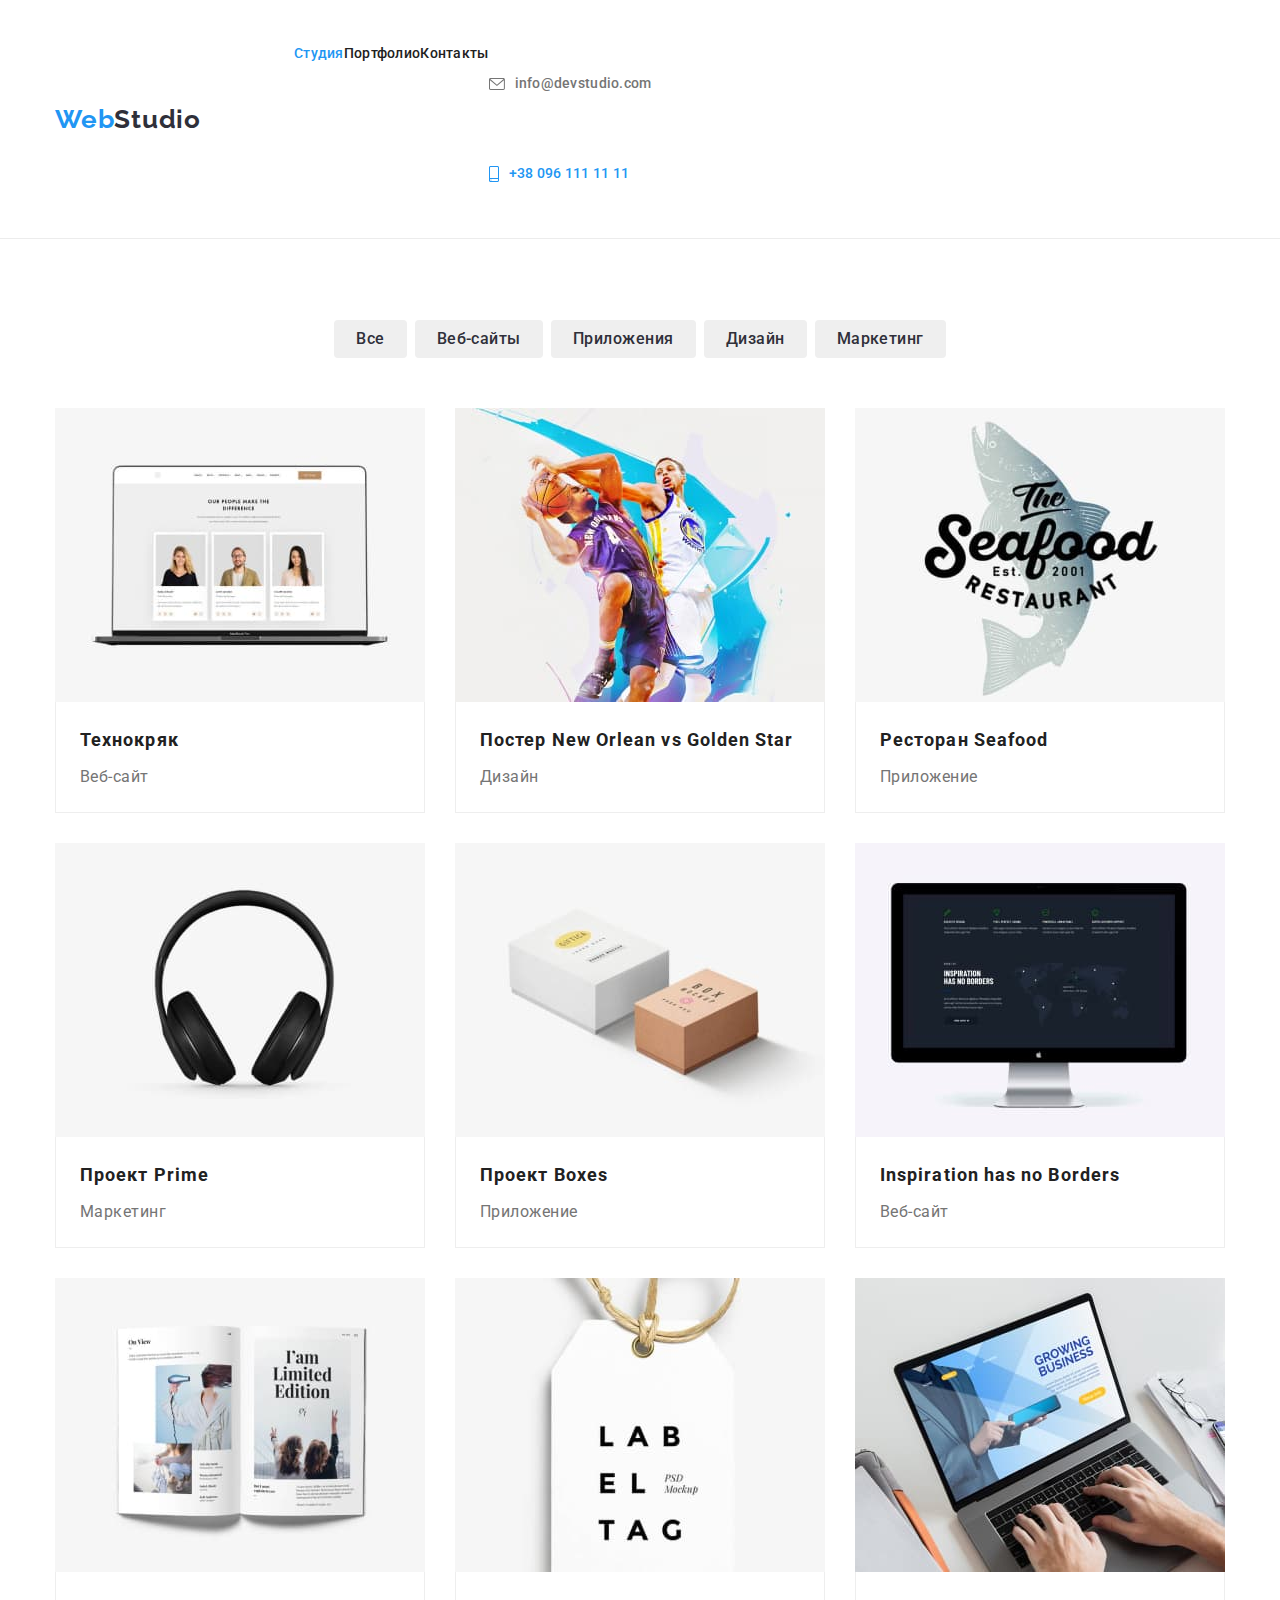
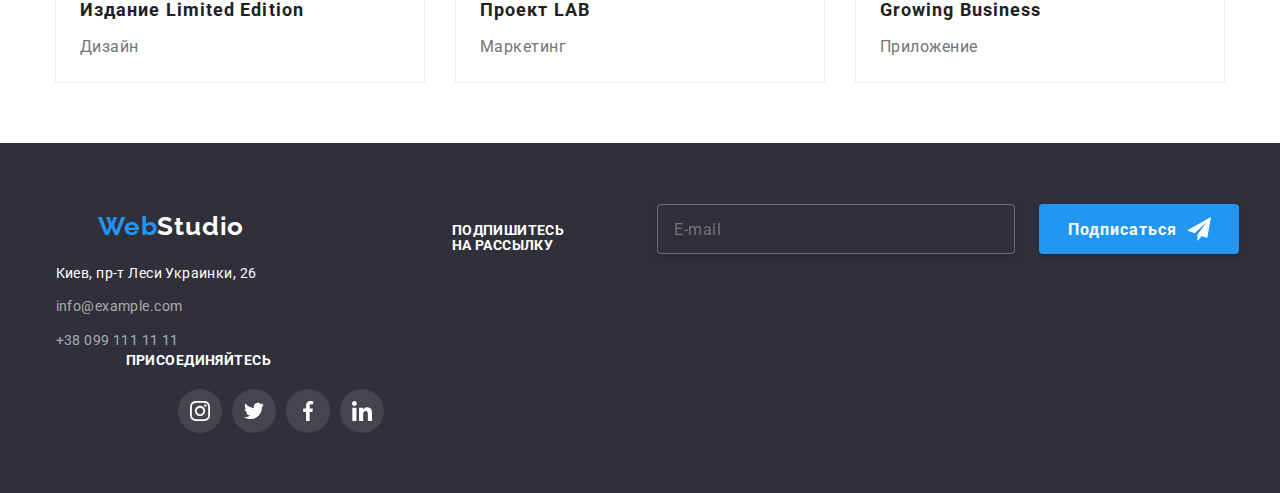
==== commit 95eb7fc4: "перевірка" ====
--- a/portfolio.html
+++ b/portfolio.html
@@ -85,7 +85,7 @@
         </div>
     </header>
     <main>
-        <!-- <section class="portfolio">
+        <section class="portfolio">
 
             <div class="container">
                 <ul class="portfolio__list list">
@@ -104,166 +104,166 @@
                     <li class="portfolio__item">
                         <button class="portfolio__button portfolio__button--active" type="button">Маркетинг</button>
                     </li>
-                </ul> -->
-        <ul class="hero-list list">
-            <li class="hero-item">
-                <a href="" class="hero-jpg-link">
-                    <div class="hero-top-wrap">
-                        <img src="./images/img(11).jpg" alt="люди" width="370">
-                        <p class="hero-top-text">
-                            Ресурс предлагает комплексные предложения
-                            с разным уровнем функционала и сервисов. Все
-                            это позволит посетителю получить исчерпывающие
-                            сведения о компании или частном лице.
-                        </p>
-                    </div>
-                    <div class="hero-content">
-                        <h3 class="hero-first">Технокряк</h3>
-                        <p class="hero-second">Веб-сайт</p>
-                    </div>
-                </a>
-
-
-            </li>
-            <li class="hero-item">
-                <a href="" class="hero-jpg-link">
-                    <div class="hero-top-wrap">
-                        <img src="./images/img(22).jpg" alt="баскетболисты" width="370">
-                        <p class="hero-top-text">
-                            Ресурс предлагает комплексные предложения
-                            с разным уровнем функционала и сервисов. Все
-                            это позволит посетителю получить исчерпывающие
-                            сведения о компании или частном лице.
-                        </p>
-                    </div>
-                    <div class="hero-content">
-                        <h3 class="hero-first">Постер New Orlean vs Golden Star</h3>
-                        <p class="hero-second">Дизайн</p>
-                    </div>
-                </a>
-            </li>
-            <li class="hero-item">
-                <a href="" class="hero-jpg-link">
-                    <div class="hero-top-wrap">
-                        <img src="./images/img(33).jpg" alt="ресторан" width="370">
-                        <p class="hero-top-text">
-                            Ресурс предлагает комплексные предложения
-                            с разным уровнем функционала и сервисов. Все
-                            это позволит посетителю получить исчерпывающие
-                            сведения о компании или частном лице.
-                        </p>
-                    </div>
-                    <div class="hero-content">
-                        <h3 class="hero-first">Ресторан Seafood</h3>
-                        <p class="hero-second">Приложение</p>
-                    </div>
-                </a>
-            </li>
-            <li class="hero-item">
-                <a href="" class="hero-jpg-link">
-                    <div class="hero-top-wrap">
-                        <img src="./images/img(44).jpg" alt="наушники" width="370">
-                        <p class="hero-top-text">
-                            Ресурс предлагает комплексные предложения
-                            с разным уровнем функционала и сервисов. Все
-                            это позволит посетителю получить исчерпывающие
-                            сведения о компании или частном лице.
-                        </p>
-                    </div>
-                    <div class="hero-content">
-                        <h3 class="hero-first">Проект Prime</h3>
-                        <p class="hero-second">Маркетинг</p>
-                    </div>
-                </a>
-            </li>
-            <li class="hero-item">
-                <a href="" class="hero-jpg-link">
-                    <div class="hero-top-wrap">
-                        <img src="./images/img(6).jpg" alt="ящики" width="370">
-                        <p class="hero-top-text">
-                            Ресурс предлагает комплексные предложения
-                            с разным уровнем функционала и сервисов. Все
-                            это позволит посетителю получить исчерпывающие
-                            сведения о компании или частном лице.
-                        </p>
-                    </div>
-                    <div class="hero-content">
-                        <h3 class="hero-first">Проект Boxes</h3>
-                        <p class="hero-second">Приложение</p>
-                    </div>
-                </a>
-            </li>
-            <li class="hero-item">
-                <a href="" class="hero-jpg-link">
-                    <div class="hero-top-wrap">
-                        <img src="./images/img(7).jpg" alt="монитор" width="370">
-                        <p class="hero-top-text">
-                            Ресурс предлагает комплексные предложения
-                            с разным уровнем функционала и сервисов. Все
-                            это позволит посетителю получить исчерпывающие
-                            сведения о компании или частном лице.
-                        </p>
-                    </div>
-                    <div class="hero-content">
-                        <h3 class="hero-first">Inspiration has no Borders</h3>
-                        <p class="hero-second">Веб-сайт</p>
-                    </div>
-                </a>
-            </li>
-
-            <li class="hero-item">
-                <a href="" class="hero-jpg-link">
-                    <div class="hero-top-wrap">
-                        <img src="./images/img(8).jpg" alt="книга" width="370">
-                        <p class="hero-top-text">
-                            Ресурс предлагает комплексные предложения
-                            с разным уровнем функционала и сервисов. Все
-                            это позволит посетителю получить исчерпывающие
-                            сведения о компании или частном лице.
-                        </p>
-                    </div>
-                    <div class="hero-content">
-                        <h3 class="hero-first">Издание Limited Edition</h3>
-                        <p class="hero-second">Дизайн</p>
-                    </div>
-                </a>
-
-            </li>
-            <li class="hero-item">
-                <a href="" class="hero-jpg-link">
-                    <div class="hero-top-wrap">
-                        <img src="./images/img(9).jpg" alt="проект" width="370">
-                        <p class="hero-top-text">
-                            Ресурс предлагает комплексные предложения
-                            с разным уровнем функционала и сервисов. Все
-                            это позволит посетителю получить исчерпывающие
-                            сведения о компании или частном лице.
-                        </p>
-                    </div>
-                    <div class="hero-content">
-                        <h3 class="hero-first">Проект LAB</h3>
-                        <p class="hero-second">Маркетинг</p>
-                    </div>
-                </a>
-            </li>
-            <li class="hero-item">
-                <a href="" class="hero-jpg-link">
-                    <div class="hero-top-wrap">
-                        <img src="./images/img(10).jpg" alt="ноутбук" width="370">
-                        <p class="hero-top-text">
-                            Ресурс предлагает комплексные предложения
-                            с разным уровнем функционала и сервисов. Все
-                            это позволит посетителю получить исчерпывающие
-                            сведения о компании или частном лице.
-                        </p>
-                    </div>
-                    <div class="hero-content">
-                        <h3 class="hero-first">Growing Business</h3>
-                        <p class="hero-second">Приложение</p>
-                    </div>
-                </a>
-            </li>
-        </ul>
+                </ul>
+                <ul class="hero-list list">
+                    <li class="hero-item">
+                        <a href="" class="hero-jpg-link">
+                            <div class="hero-top-wrap">
+                                <img src="./images/img(11).jpg" alt="люди" width="370">
+                                <p class="hero-top-text">
+                                    Ресурс предлагает комплексные предложения
+                                    с разным уровнем функционала и сервисов. Все
+                                    это позволит посетителю получить исчерпывающие
+                                    сведения о компании или частном лице.
+                                </p>
+                            </div>
+                            <div class="hero-content">
+                                <h3 class="hero-first">Технокряк</h3>
+                                <p class="hero-second">Веб-сайт</p>
+                            </div>
+                        </a>
+
+
+                    </li>
+                    <li class="hero-item">
+                        <a href="" class="hero-jpg-link">
+                            <div class="hero-top-wrap">
+                                <img src="./images/img(22).jpg" alt="баскетболисты" width="370">
+                                <p class="hero-top-text">
+                                    Ресурс предлагает комплексные предложения
+                                    с разным уровнем функционала и сервисов. Все
+                                    это позволит посетителю получить исчерпывающие
+                                    сведения о компании или частном лице.
+                                </p>
+                            </div>
+                            <div class="hero-content">
+                                <h3 class="hero-first">Постер New Orlean vs Golden Star</h3>
+                                <p class="hero-second">Дизайн</p>
+                            </div>
+                        </a>
+                    </li>
+                    <li class="hero-item">
+                        <a href="" class="hero-jpg-link">
+                            <div class="hero-top-wrap">
+                                <img src="./images/img(33).jpg" alt="ресторан" width="370">
+                                <p class="hero-top-text">
+                                    Ресурс предлагает комплексные предложения
+                                    с разным уровнем функционала и сервисов. Все
+                                    это позволит посетителю получить исчерпывающие
+                                    сведения о компании или частном лице.
+                                </p>
+                            </div>
+                            <div class="hero-content">
+                                <h3 class="hero-first">Ресторан Seafood</h3>
+                                <p class="hero-second">Приложение</p>
+                            </div>
+                        </a>
+                    </li>
+                    <li class="hero-item">
+                        <a href="" class="hero-jpg-link">
+                            <div class="hero-top-wrap">
+                                <img src="./images/img(44).jpg" alt="наушники" width="370">
+                                <p class="hero-top-text">
+                                    Ресурс предлагает комплексные предложения
+                                    с разным уровнем функционала и сервисов. Все
+                                    это позволит посетителю получить исчерпывающие
+                                    сведения о компании или частном лице.
+                                </p>
+                            </div>
+                            <div class="hero-content">
+                                <h3 class="hero-first">Проект Prime</h3>
+                                <p class="hero-second">Маркетинг</p>
+                            </div>
+                        </a>
+                    </li>
+                    <li class="hero-item">
+                        <a href="" class="hero-jpg-link">
+                            <div class="hero-top-wrap">
+                                <img src="./images/img(6).jpg" alt="ящики" width="370">
+                                <p class="hero-top-text">
+                                    Ресурс предлагает комплексные предложения
+                                    с разным уровнем функционала и сервисов. Все
+                                    это позволит посетителю получить исчерпывающие
+                                    сведения о компании или частном лице.
+                                </p>
+                            </div>
+                            <div class="hero-content">
+                                <h3 class="hero-first">Проект Boxes</h3>
+                                <p class="hero-second">Приложение</p>
+                            </div>
+                        </a>
+                    </li>
+                    <li class="hero-item">
+                        <a href="" class="hero-jpg-link">
+                            <div class="hero-top-wrap">
+                                <img src="./images/img(7).jpg" alt="монитор" width="370">
+                                <p class="hero-top-text">
+                                    Ресурс предлагает комплексные предложения
+                                    с разным уровнем функционала и сервисов. Все
+                                    это позволит посетителю получить исчерпывающие
+                                    сведения о компании или частном лице.
+                                </p>
+                            </div>
+                            <div class="hero-content">
+                                <h3 class="hero-first">Inspiration has no Borders</h3>
+                                <p class="hero-second">Веб-сайт</p>
+                            </div>
+                        </a>
+                    </li>
+
+                    <li class="hero-item">
+                        <a href="" class="hero-jpg-link">
+                            <div class="hero-top-wrap">
+                                <img src="./images/img(8).jpg" alt="книга" width="370">
+                                <p class="hero-top-text">
+                                    Ресурс предлагает комплексные предложения
+                                    с разным уровнем функционала и сервисов. Все
+                                    это позволит посетителю получить исчерпывающие
+                                    сведения о компании или частном лице.
+                                </p>
+                            </div>
+                            <div class="hero-content">
+                                <h3 class="hero-first">Издание Limited Edition</h3>
+                                <p class="hero-second">Дизайн</p>
+                            </div>
+                        </a>
+
+                    </li>
+                    <li class="hero-item">
+                        <a href="" class="hero-jpg-link">
+                            <div class="hero-top-wrap">
+                                <img src="./images/img(9).jpg" alt="проект" width="370">
+                                <p class="hero-top-text">
+                                    Ресурс предлагает комплексные предложения
+                                    с разным уровнем функционала и сервисов. Все
+                                    это позволит посетителю получить исчерпывающие
+                                    сведения о компании или частном лице.
+                                </p>
+                            </div>
+                            <div class="hero-content">
+                                <h3 class="hero-first">Проект LAB</h3>
+                                <p class="hero-second">Маркетинг</p>
+                            </div>
+                        </a>
+                    </li>
+                    <li class="hero-item">
+                        <a href="" class="hero-jpg-link">
+                            <div class="hero-top-wrap">
+                                <img src="./images/img(10).jpg" alt="ноутбук" width="370">
+                                <p class="hero-top-text">
+                                    Ресурс предлагает комплексные предложения
+                                    с разным уровнем функционала и сервисов. Все
+                                    это позволит посетителю получить исчерпывающие
+                                    сведения о компании или частном лице.
+                                </p>
+                            </div>
+                            <div class="hero-content">
+                                <h3 class="hero-first">Growing Business</h3>
+                                <p class="hero-second">Приложение</p>
+                            </div>
+                        </a>
+                    </li>
+                </ul>
         </section>
 
     </main>
--- a/sass1/main.css
+++ b/sass1/main.css
@@ -79,8 +79,12 @@
   margin: -1px;
 }
 
-.online-button, .check-text, .backdrop, .footer-soc-link, .footer-icon, .customers__link, .team__link, .section-benefits-link, .hero-top-text, .contact__link, .hero-btn, .header .container {
+.online-button, .check-text, .backdrop, .footer-soc-link, .footer-icon, .customers__link, .team__link, .section-benefits-link, .hero-top-text, .hero-btn, .header .container {
   align-items: center;
+}
+
+.no-scroll {
+  overflow: hidden;
 }
 
 .container {
@@ -157,9 +161,27 @@
   margin: 0 auto;
 }
 
-.contact__list {
-  display: flex;
-  margin-left: auto;
+@media screen and (min-width: 768px) {
+  .contact__list {
+    margin-left: auto;
+  }
+}
+.contact {
+  display: flex;
+  flex-direction: column-reverse;
+  margin-top: 32px;
+}
+@media screen and (min-width: 768px) {
+  .contact {
+    flex-direction: column;
+    margin-left: auto;
+    margin-top: 0;
+  }
+}
+@media screen and (min-width: 1200px) {
+  .contact {
+    flex-direction: row;
+  }
 }
 
 .contact__item:not(:last-child) {
@@ -167,12 +189,19 @@
 }
 
 .contact__link {
-  font-weight: 500;
-  font-size: 14px;
-  line-height: 1.14;
-  letter-spacing: 0.02em;
-  color: #757575;
-  transition: color 250ms cubic-bezier(0.4, 0, 0.2, 1);
+  display: flex;
+  align-items: center;
+  transition: color 250ms #757575;
+}
+.contact__link:hover, .contact__link:focus {
+  color: #2196f3;
+  fill: #2196f3;
+}
+@media screen and (min-width: 1200px) {
+  .contact__link:last-child {
+    margin-right: 0;
+    margin-top: 0;
+  }
 }
 
 .contact__link.email:hover,
@@ -180,22 +209,76 @@
   color: #2196f3;
 }
 
+.contact__link.email {
+  margin-top: 32px;
+  font-weight: 500;
+  font-size: 24px;
+  line-height: 1.17;
+  letter-spacing: 0.02em;
+  color: #757575;
+}
+@media screen and (min-width: 768px) {
+  .contact__link.email {
+    margin-top: 0;
+    font-size: 12px;
+    line-height: 1.14;
+  }
+}
+@media screen and (min-width: 1200px) {
+  .contact__link.email {
+    padding-top: 32px;
+    padding-bottom: 32px;
+    margin-right: 30px;
+    font-size: 14px;
+  }
+}
+
+.contact__link.phone {
+  font-weight: 500;
+  font-size: 26px;
+  line-height: 1.17;
+  letter-spacing: 0.02em;
+  color: var(--accent-color);
+}
+@media screen and (min-width: 320px) {
+  .contact__link.phone {
+    font-size: 32px;
+  }
+}
+@media screen and (min-width: 768px) {
+  .contact__link.phone {
+    margin-top: 10px;
+    font-size: 12px;
+    line-height: 1.14;
+    color: #2196f3;
+  }
+}
+@media screen and (min-width: 1200px) {
+  .contact__link.phone {
+    font-size: 14px;
+    padding-top: 32px;
+    padding-bottom: 32px;
+    margin-right: 30px;
+  }
+}
+
 .contact__icon {
-  fill: #757575;
-  transition: fill 250ms cubic-bezier(0.4, 0, 0.2, 1);
-}
-.contact__icon:hover, .contact__icon:focus {
-  fill: #2196f3;
-}
-.contact__icon {
-  margin-right: 10px;
-}
-
-.contact__link {
-  display: flex;
-}
-.contact__link.phone:hover, .contact__link.phone:focus {
-  color: #2196f3;
+  display: none;
+}
+@media screen and (min-width: 768px) {
+  .contact__icon {
+    display: block;
+    margin-right: 8px;
+    fill: currentColor;
+  }
+  .contact__icon:hover {
+    fill: currentColor;
+  }
+}
+@media screen and (min-width: 1200px) {
+  .contact__icon {
+    margin-right: 10px;
+  }
 }
 
 .contact__link:hover .contact__icon,
@@ -241,6 +324,14 @@
 .header__button.is-open .header__icon--close {
   display: block;
 }
+.header__button .header__icon {
+  border: none;
+}
+@media screen and (min-width: 768px) {
+  .header__button {
+    display: none;
+  }
+}
 @media screen and (min-width: 768px) {
   .header__button {
     display: none;
@@ -301,8 +392,9 @@
   }
 }
 
-.navigation__item:not(:last-child) {
-  margin-right: 50px;
+.navigation__item {
+  margin-bottom: 32px;
+  margin-right: auto;
 }
 
 .navigation__link {
@@ -330,23 +422,6 @@
   color: #2196f3;
 }
 
-.navigation__link--current::after {
-  position: absolute;
-  content: "";
-  left: 0;
-  bottom: -32px;
-  display: block;
-  width: 100%;
-  height: 4px;
-  background-color: #2196f3;
-  opacity: 0;
-}
-
-.navigation__link::after {
-  opacity: 1;
-  transition: opacity 250ms cubic-bezier(0.4, 0, 0.2, 1);
-}
-
 .current {
   color: var(--accent-color);
 }
@@ -357,13 +432,6 @@
 
 .hero-connect {
   display: flex;
-}
-
-.hero-item {
-  position: relative;
-}
-.hero-item {
-  margin: 15px;
 }
 
 .hero-top-text {
@@ -391,7 +459,9 @@
 }
 
 .hero-list {
-  display: block;
+  display: flex;
+  flex-wrap: wrap;
+  gap: 30px;
 }
 
 .portfolio {
@@ -476,7 +546,7 @@
   background-color: var(--color-dark);
   padding-top: 118px;
   padding-bottom: 118px;
-  background-image: linear-gradient(rgba(47, 48, 58, 0.4), rgba(47, 48, 58, 0.4)), url(../images1/mobile/logo.webp);
+  background-image: linear-gradient(rgba(47, 48, 58, 0.4), rgba(47, 48, 58, 0.4)), url(../images/mobile/logo.webp);
   max-width: 1600px;
   margin: 0 auto;
 }
@@ -494,7 +564,7 @@
 }
 @media screen and (min-width: 768px) and (min-device-pixel-ratio: 2), screen and (min-width: 768px) and (-webkit-min-device-pixel-ratio: 2), screen and (min-width: 768px) and (min-resolution: 192dpi), screen and (min-width: 768px) and (min-resolution: 2dppx) {
   .bg-dark {
-    background-image: linear-gradient(rgba(47, 48, 58, 0.4), rgba(47, 48, 58, 0.4)), url(../images1/tablet/hero@2x.webp);
+    background-image: linear-gradient(rgba(47, 48, 58, 0.4), rgba(47, 48, 58, 0.4)), url(../images/tablet/hero@2x.webp);
   }
 }
 @media screen and (min-width: 1200px) {
@@ -517,7 +587,7 @@
   }
 }
 
-.her__list {
+.hero__list {
   display: flex;
   flex-wrap: wrap;
   gap: 30px;
@@ -533,7 +603,7 @@
 }
 @media screen and (min-width: 1200px) {
   .hero-item {
-    width: calc((100% - 90px) / 4);
+    width: calc((100% - 60px) / 3);
   }
 }
 
@@ -541,6 +611,17 @@
   margin-bottom: 30px;
 }
 
+@media screen and (min-width: 1200px) {
+  .section {
+    padding-bottom: 0;
+  }
+}
+@media screen and (min-width: 1200px) {
+  .section {
+    padding-top: 94px;
+    padding-bottom: 94px;
+  }
+}
 .section-top-text {
   font-weight: 700;
   font-size: 14px;
@@ -556,8 +637,10 @@
   margin-top: 30px;
 }
 
-.section {
-  padding-top: 94px;
+@media screen and (max-width: 768px) {
+  .section-top-text {
+    text-align: center;
+  }
 }
 
 .section-list {
@@ -581,6 +664,8 @@
 }
 
 .section-main-text {
+  margin-top: 10px;
+  font-weight: 400;
   font-size: 14px;
   line-height: 1.71;
   letter-spacing: 0.03em;
@@ -592,6 +677,9 @@
   background-color: #f5f4fa;
   display: flex;
   justify-content: center;
+  align-items: center;
+  border-radius: 2px;
+  margin-bottom: 30px;
 }
 
 .about {
@@ -647,6 +735,12 @@
   display: flex;
   flex-wrap: wrap;
   gap: 30px;
+  margin-top: 30px;
+}
+@media screen and (min-width: 1200px) {
+  .team__list {
+    margin-top: 50px;
+  }
 }
 
 .team__item {
@@ -663,16 +757,24 @@
   }
 }
 
+.team__item {
+  border-radius: 0px 0px 4px 4px;
+  box-shadow: 0px 1px 3px rgba(0, 0, 0, 0.12), 0px 1px 1px rgba(0, 0, 0, 0.14), 0px 2px 1px rgba(0, 0, 0, 0.2);
+  background-color: #ffffff;
+}
+
 .team__title {
   font-weight: 700;
-  font-size: 36px;
-  line-height: 1.16;
-  letter-spacing: 0.03em;
+  font-size: 28px;
+  line-height: 1.17;
   text-align: center;
+  letter-spacing: 0.03em;
   color: #212121;
 }
-.team__title {
-  margin-bottom: 50px;
+@media screen and (min-width: 1200px) {
+  .team__title {
+    font-size: 36px;
+  }
 }
 
 .team__name {
@@ -706,12 +808,6 @@
   background-color: #2196f3;
 }
 
-.team__item {
-  border-radius: 0px 0px 4px 4px;
-  box-shadow: 0px 1px 3px rgba(0, 0, 0, 0.12), 0px 1px 1px rgba(0, 0, 0, 0.14), 0px 2px 1px rgba(0, 0, 0, 0.2);
-  background-color: #ffffff;
-}
-
 .team__icon {
   fill: #afb1b8;
   transition: fill 250ms cubic-bezier(0.4, 0, 0.2, 1);
@@ -736,12 +832,28 @@
 
 .portfolio__list {
   display: flex;
-  justify-content: center;
-  margin-bottom: 56px;
-}
-
-.portfolio__item:not(:last-child) {
+  flex-wrap: wrap;
+  margin-bottom: 40px;
+  margin-top: -15px;
+}
+@media screen and (min-width: 768px) {
+  .portfolio__list {
+    justify-content: center;
+    margin-bottom: 30px;
+  }
+}
+@media screen and (min-width: 1200px) {
+  .portfolio__list {
+    margin-bottom: 50px;
+  }
+}
+
+.portfolio__item {
+  margin-top: 15px;
   margin-right: 8px;
+}
+.portfolio__item:last-child {
+  margin-right: 0;
 }
 
 .portfolio__button {
@@ -824,17 +936,17 @@
 
 .customers__title {
   font-weight: 700;
-  font-size: 36px;
-  line-height: 1.16;
-  letter-spacing: 0.03em;
+  font-size: 28px;
+  line-height: 1.17;
   text-align: center;
-  color: #212121;
-}
-.customers__title {
-  margin-bottom: 50px;
-}
-.customers__title {
-  justify-content: center;
+  letter-spacing: 0.03em;
+  margin-bottom: 30px;
+}
+@media screen and (min-width: 1200px) {
+  .customers__title {
+    font-size: 36px;
+    margin-bottom: 50px;
+  }
 }
 
 .customers__icon {
@@ -852,12 +964,14 @@
 .footer-bg {
   padding: 60px 0;
   background-color: rgba(255, 255, 255, 0.1);
+  display: flex;
   width: 100%;
 }
 
 .footer-container {
   display: flex;
   flex-direction: column;
+  margin: auto;
 }
 @media screen and (min-width: 1200px) {
   .footer-container {
@@ -882,8 +996,15 @@
   }
 }
 .footer-bg-contact {
-  margin-bottom: 60px;
-}
+  margin-top: 20px;
+  margin-bottom: 8px;
+  font-style: normal;
+  font-size: 14px;
+  line-height: 1.71;
+  letter-spacing: 0.03em;
+  color: #ffffff;
+}
+
 @media screen and (min-width: 768px) {
   .footer-bg-contact {
     margin: 0;
@@ -891,6 +1012,11 @@
   }
 }
 
+@media screen and (min-width: 1200px) {
+  .footer-bg-soc {
+    margin-left: 70px;
+  }
+}
 .list {
   margin-top: 20px;
   text-align: center;
@@ -904,10 +1030,6 @@
 .footer-icon {
   display: flex;
   justify-content: center;
-}
-
-.footer-soc-icon {
-  fill: #ffffff;
 }
 
 .footer-soc-link:hover {
@@ -925,12 +1047,11 @@
   padding-bottom: 60px;
 }
 .footer-bg .container {
-  display: flex;
   align-items: baseline;
 }
 
 @media screen and (min-width: 1200px) {
-  footer-bg-soc {
+  .footer-bg-soc {
     margin-left: 70px;
   }
 }
@@ -946,6 +1067,8 @@
   line-height: 1.19;
   letter-spacing: 0.03em;
   margin-bottom: 20px;
+  display: flex;
+  justify-content: center;
 }
 
 address {
@@ -984,8 +1107,9 @@
   letter-spacing: 0.03em;
   text-transform: uppercase;
   color: #ffffff;
-}
-@media screen and (max-width: 1200p) {
+  justify-content: center;
+}
+@media screen and (max-width: 1200px) {
   .footer-title {
     text-align: center;
   }
@@ -1009,6 +1133,33 @@
   line-height: 24px;
   letter-spacing: 0.03em;
   color: #ffffff;
+}
+
+.footer-soc-icon {
+  fill: #ffffff;
+}
+
+@media screen and (max-width: 1200px) {
+  .footer-bg-soc {
+    display: flex;
+    align-items: center;
+    flex-direction: column;
+  }
+}
+@media screen and (max-width: 1200px) {
+  .footer-bg-soc {
+    margin-bottom: 60px;
+  }
+}
+@media screen and (max-width: 768px) {
+  .footer-bg-soc {
+    width: 100%;
+  }
+}
+
+.footer-bg {
+  display: flex;
+  align-items: baseline;
 }
 
 .modal {
@@ -1207,10 +1358,27 @@
   letter-spacing: 0.03em;
   text-transform: uppercase;
   color: #ffffff;
+  margin-top: 20px;
+  display: flex;
+  justify-content: center;
+}
+
+.footer-form__input {
+  padding-left: 16px;
   margin-bottom: 20px;
-}
-
-.online-input .footer-form__input {
+  max-width: 450px;
+  width: 100%;
+  height: 50px;
+}
+@media screen and (min-width: 1200px) {
+  .footer-form__input {
+    margin-bottom: 0;
+    width: 358px;
+    margin-right: 12px;
+  }
+}
+
+.online-input {
   padding-left: 16px;
   margin-bottom: 20px;
   max-width: 450px;
@@ -1226,7 +1394,7 @@
   border-radius: 4px;
 }
 @media screen and (min-width: 1200px) {
-  .online-input .footer-form__input {
+  .online-input {
     margin-bottom: 0;
     width: 358px;
     margin-right: 12px;
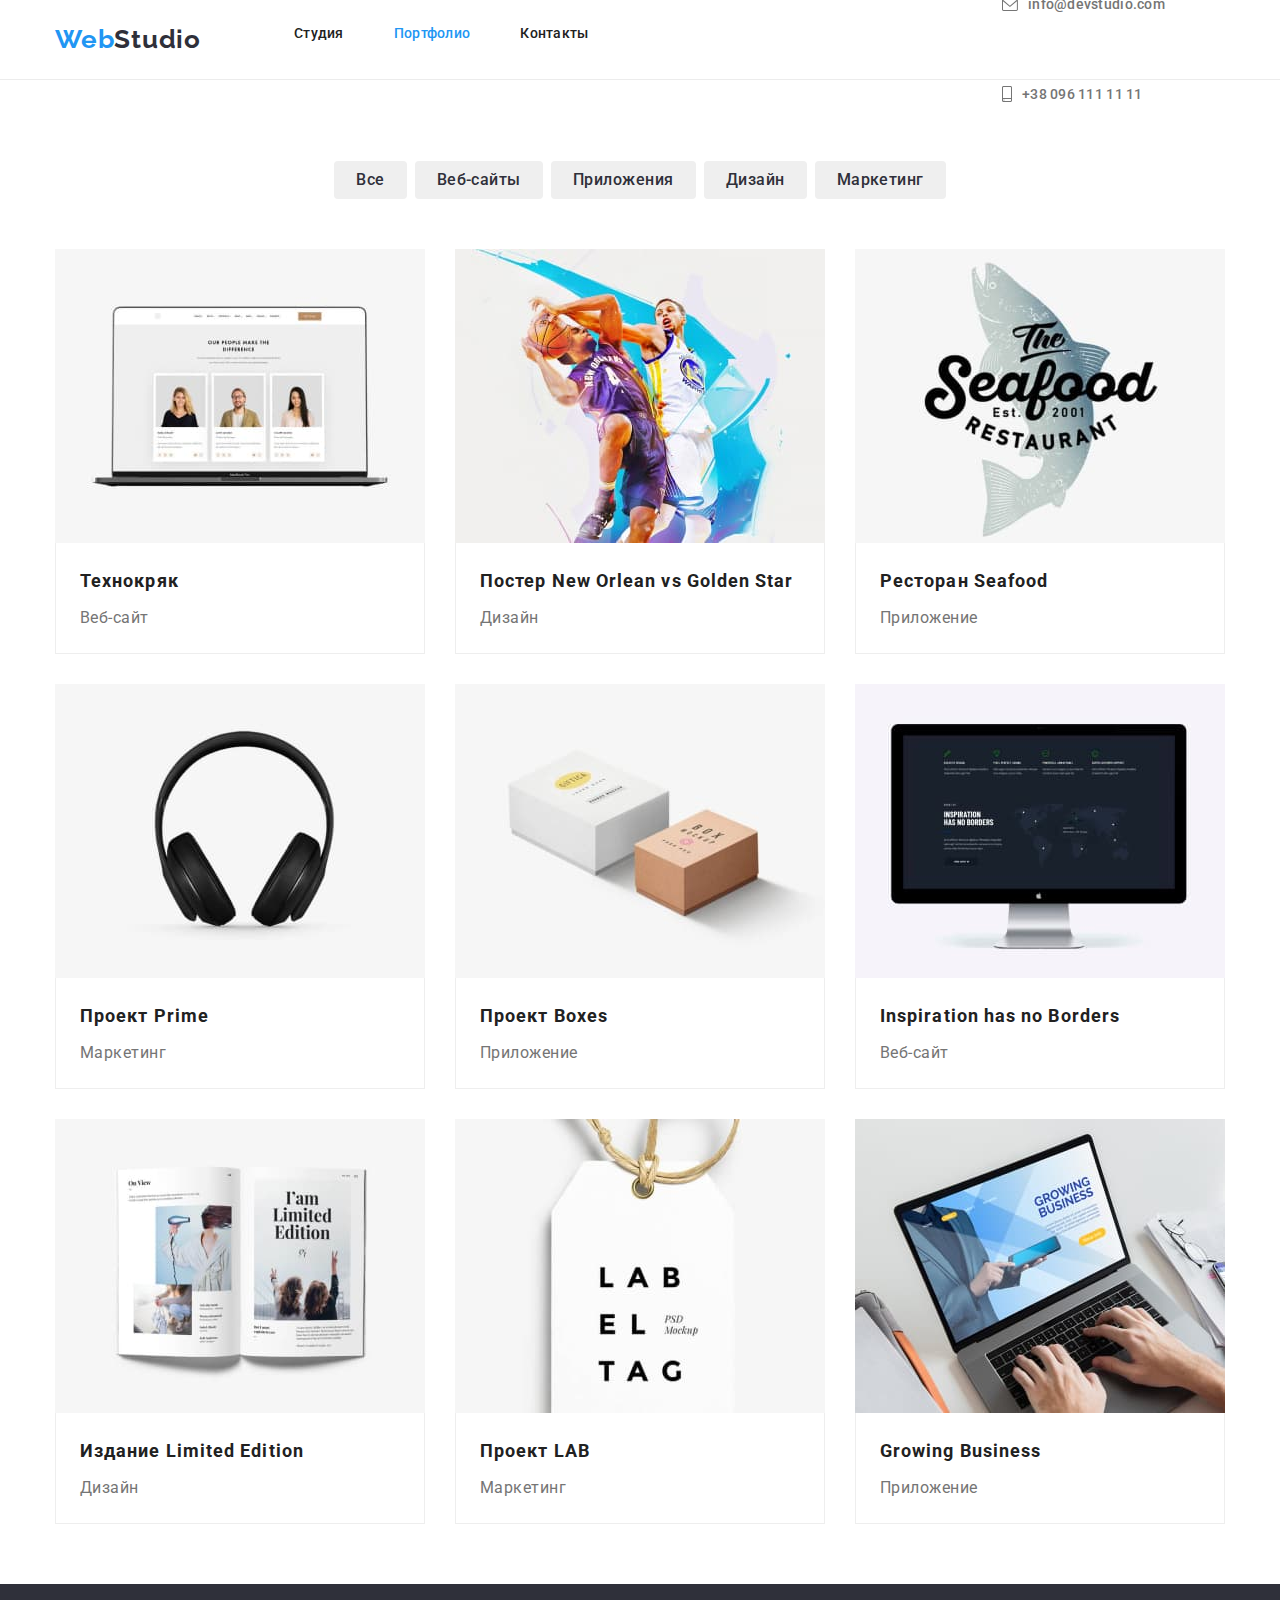
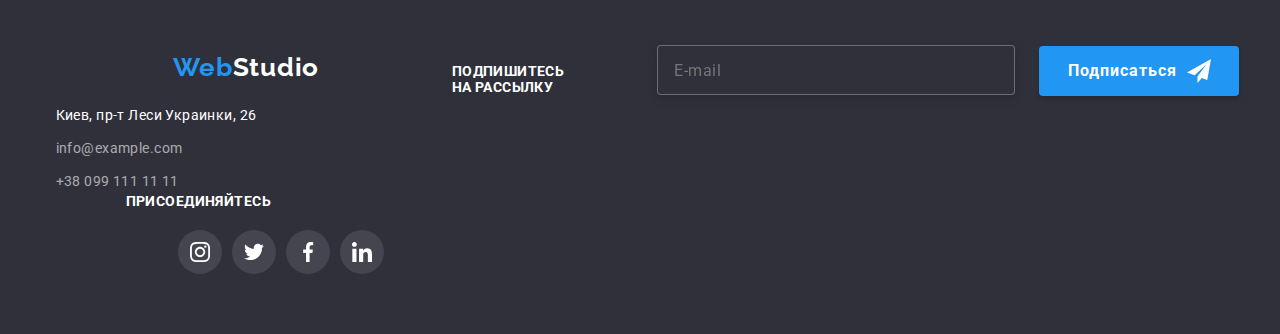
==== commit 62c8f8a5: "уу" ====
--- a/portfolio.html
+++ b/portfolio.html
@@ -30,58 +30,58 @@
             </button>
 
             <div class="mobile-menu" data-menu>
-
                 <nav class="navigation">
                     <ul class="navigation__list list">
                         <li class="navigation__item">
-                            <a href="" class=" navigation__link  navigation__link--current link">Студия</a>
+                            <a href="./index.html" class=" navigation__link  link">Студия</a>
                         </li>
                         <li class="navigation__item">
-                            <a href="./portfolio.html" class="navigation__link  link">Портфолио</a>
+                            <a href="" class="navigation__link  navigation__link--current link">Портфолио</a>
                         </li>
                         <li class="navigation__item">
                             <a href="" class="navigation__link link">Контакты</a>
                         </li>
                     </ul>
                 </nav>
-                <ul class="contact__list list">
-                    <li class="contact__item">
-                        <a href="info@devstudio.com" class="contact__link email link">
-                            <svg class="contact__icon" width="16" height="12">
-                                <use href="./images/symbol-defs55.svg#icon-email"></use>
-                            </svg>
-                            info@devstudio.com
-                        </a>
-
-                    </li>
-                    <li class="contact__item">
-                        <a href="tel:+380961111111" class="contact__link phone link">
-                            <svg class="contact__icon" width="10" height="16">
-                                <use href="./images/symbol-defs55.svg#icon-smartphone"></use>
-                            </svg>
-                            +38 096 111 11 11
-                        </a>
-                    </li>
-                </ul>
-
-                <ul class="header-social__list">
-                    <li class="header-social__item">
-                        <a href="" class="header-social__link">Instagram</a>
-                    </li>
-                    <li class="header-social__item">
-                        <div class="header-social__border"></div>
-                        <a href="" class="header-social__link">Twitter</a>
-                    </li>
-                    <li class="header-social__item">
-                        <div class="header-social__border"></div>
-                        <a href="" class="header-social__link">Facebook</a>
-                    </li>
-                    <li class="header-social__item">
-                        <div class="header-social__border"></div>
-                        <a href="" class="header-social__link">LinkedIn</a>
-                    </li>
-                </ul>
             </div>
+            <ul class="contact__list list">
+                <li class="contact__item">
+                    <a href="info@devstudio.com" class="contact__link email link">
+                        <svg class="contact__icon" width="16" height="12">
+                            <use href="./images/symbol-defs55.svg#icon-email"></use>
+                        </svg>
+                        info@devstudio.com
+                    </a>
+
+                </li>
+                <li class="contact__item">
+                    <a href="tel:+380961111111" class="contact__link phone link">
+                        <svg class="contact__icon" width="10" height="16">
+                            <use href="./images/symbol-defs55.svg#icon-smartphone"></use>
+                        </svg>
+                        +38 096 111 11 11
+                    </a>
+                </li>
+            </ul>
+
+            <ul class="header-social__list">
+                <li class="header-social__item">
+                    <a href="" class="header-social__link">Instagram</a>
+                </li>
+                <li class="header-social__item">
+                    <div class="header-social__border"></div>
+                    <a href="" class="header-social__link">Twitter</a>
+                </li>
+                <li class="header-social__item">
+                    <div class="header-social__border"></div>
+                    <a href="" class="header-social__link">Facebook</a>
+                </li>
+                <li class="header-social__item">
+                    <div class="header-social__border"></div>
+                    <a href="" class="header-social__link">LinkedIn</a>
+                </li>
+            </ul>
+        </div>
         </div>
     </header>
     <main>
--- a/sass1/main.css
+++ b/sass1/main.css
@@ -114,9 +114,22 @@
   padding-top: 24px;
   padding-bottom: 24px;
   border-bottom: 1px solid #ececec;
+  position: relative;
 }
 .header .container {
   display: flex;
+}
+
+.header {
+  display: flex;
+  align-items: center;
+  margin-top: 0;
+  height: 60px;
+}
+@media screen and (min-width: 768px) {
+  .header {
+    height: 80px;
+  }
 }
 
 .logo {
@@ -127,6 +140,14 @@
   line-height: 1.19;
   letter-spacing: 0.03em;
   color: var(--color-dark);
+  text-align: center;
+  flex-shrink: 0;
+}
+@media screen and (min-width: 768px) {
+  .logo {
+    font-size: 26px;
+    text-align: left;
+  }
 }
 
 .logo {
@@ -204,6 +225,15 @@
   }
 }
 
+.contact__link {
+  font-weight: 500;
+  font-size: 14px;
+  line-height: 1.14;
+  letter-spacing: 0.02em;
+  color: #757575;
+  transition: color 250ms cubic-bezier(0.4, 0, 0.2, 1);
+}
+
 .contact__link.email:hover,
 .contact__link.email:focus {
   color: #2196f3;
@@ -238,7 +268,7 @@
   font-size: 26px;
   line-height: 1.17;
   letter-spacing: 0.02em;
-  color: var(--accent-color);
+  color: #757575;
 }
 @media screen and (min-width: 320px) {
   .contact__link.phone {
@@ -250,7 +280,7 @@
     margin-top: 10px;
     font-size: 12px;
     line-height: 1.14;
-    color: #2196f3;
+    color: #757575;
   }
 }
 @media screen and (min-width: 1200px) {
@@ -310,6 +340,10 @@
 }
 
 .header__button {
+  border: 0;
+}
+
+.header__button {
   margin-left: auto;
   background-color: transparent;
   color: #000;
@@ -390,6 +424,10 @@
   .navigation__list {
     flex-direction: row;
   }
+}
+
+.navigation__item:not(:last-child) {
+  margin-right: 50px;
 }
 
 .navigation__item {
@@ -420,6 +458,18 @@
 }
 .navigation__link:hover, .navigation__link:focus {
   color: #2196f3;
+}
+
+.navigation__link--current::after {
+  position: absolute;
+  content: "";
+  left: 0;
+  bottom: -32px;
+  display: block;
+  width: 100%;
+  height: 4px;
+  background-color: #2196f3;
+  opacity: 0;
 }
 
 .current {
@@ -1008,7 +1058,6 @@
 @media screen and (min-width: 768px) {
   .footer-bg-contact {
     margin: 0;
-    width: 231px;
   }
 }
 
@@ -1440,7 +1489,11 @@
 }
 
 .online-form {
-  margin-top: 60px;
+  display: flex;
+  margin-top: 20px;
+  flex-direction: column;
+  width: 100%;
+  align-items: center;
 }
 @media screen and (min-width: 1200px) {
   .online-form {
